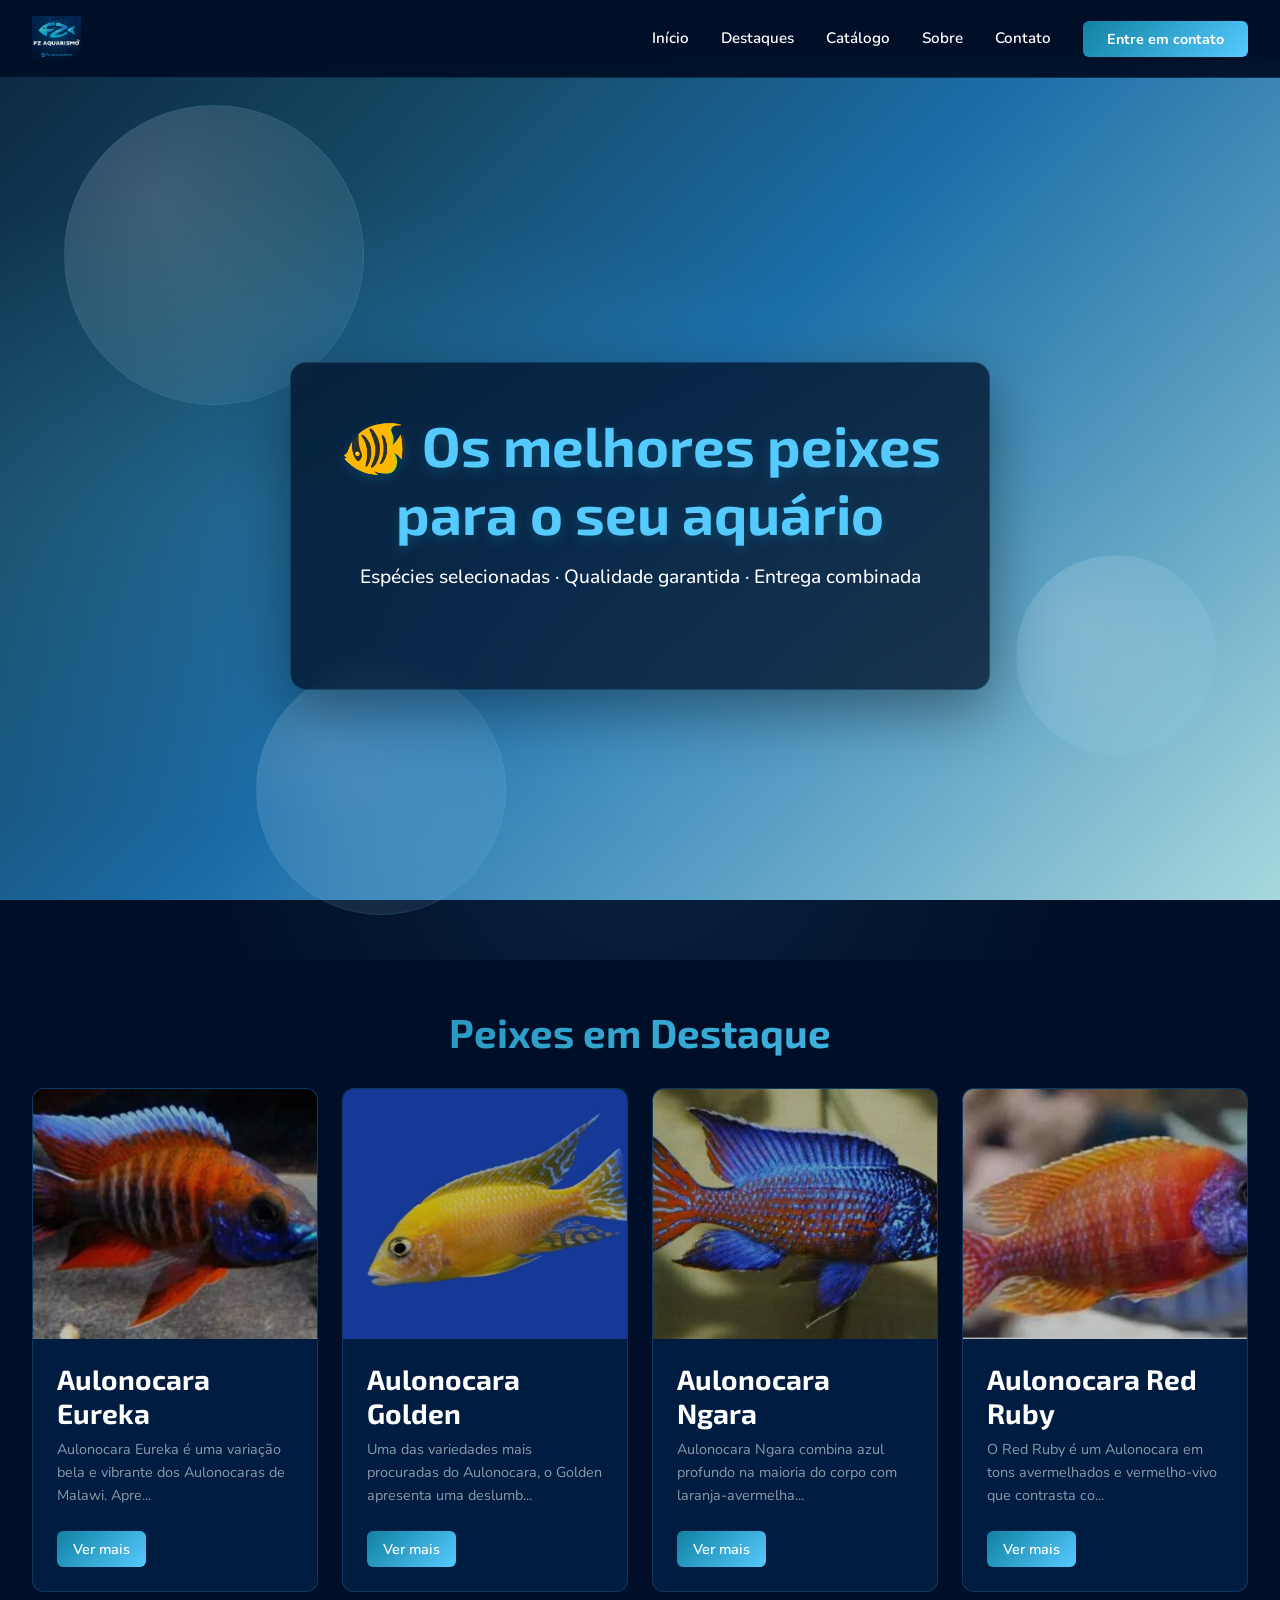
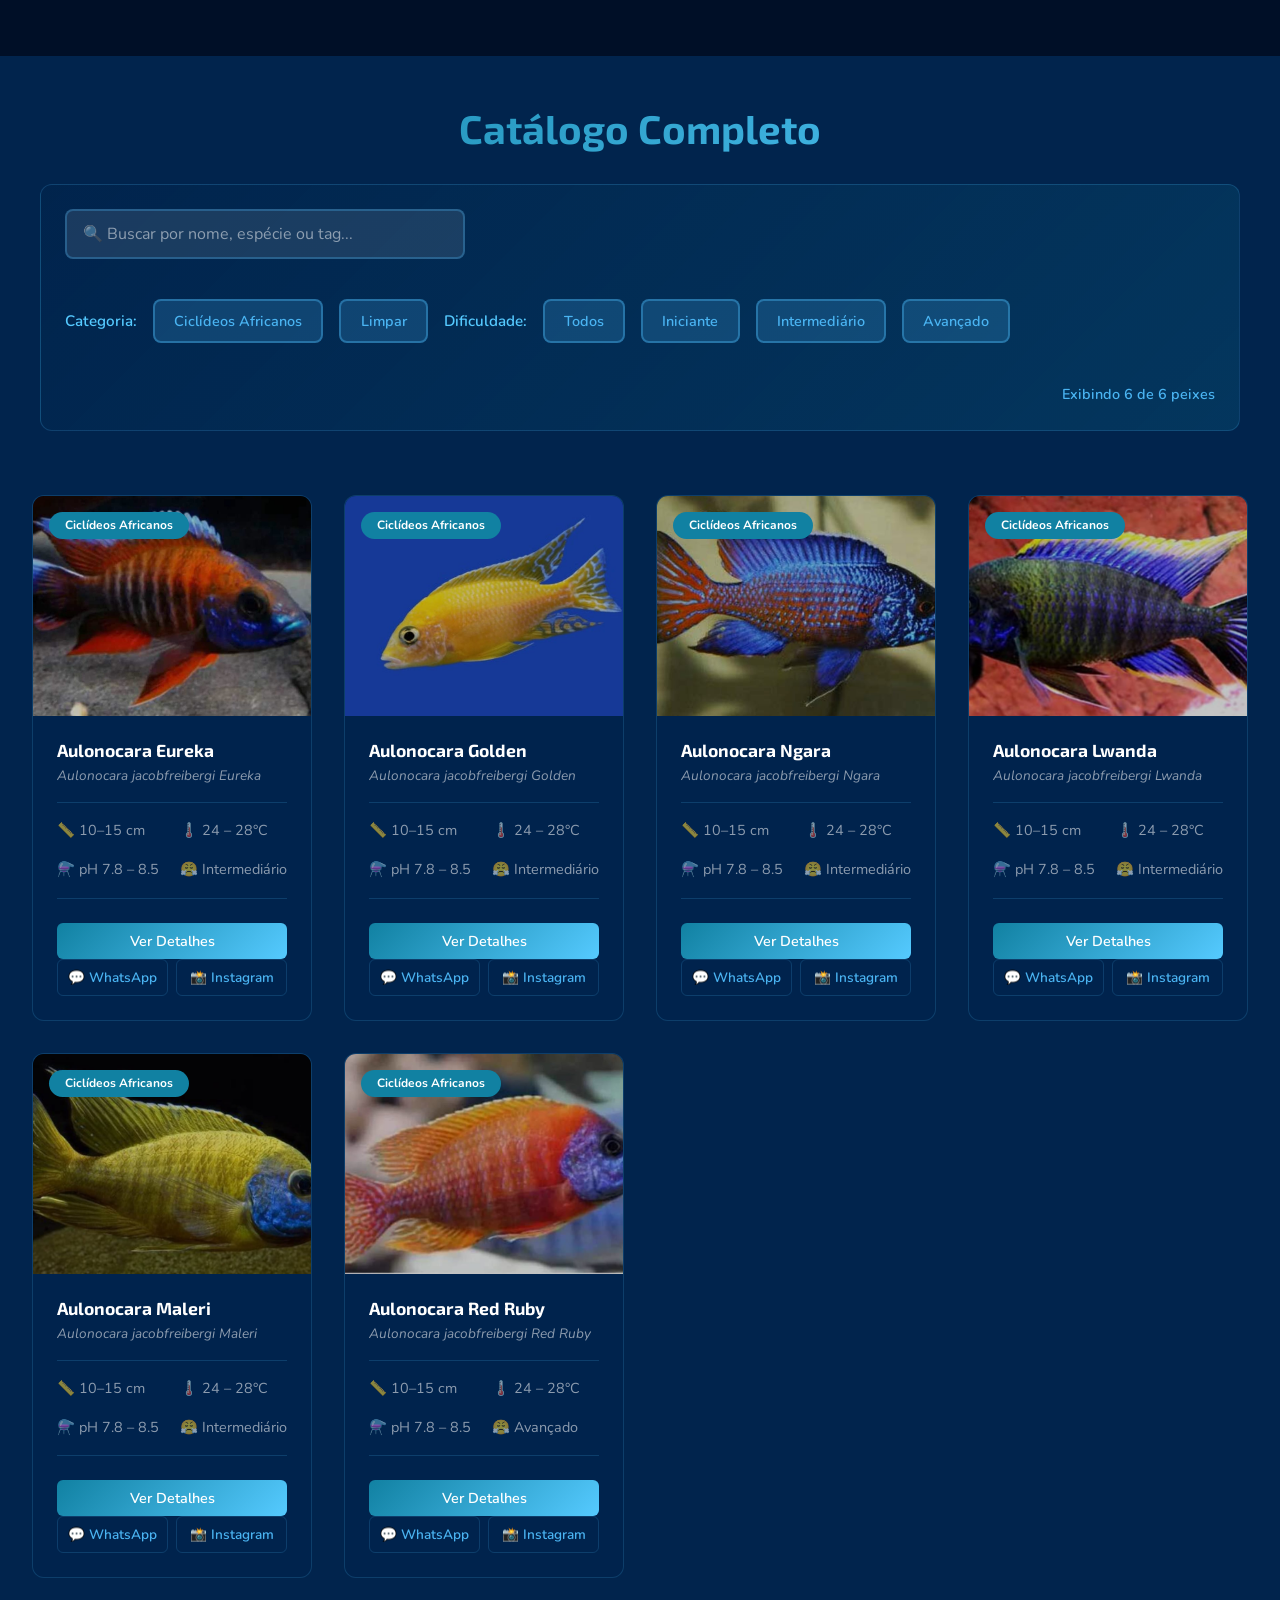
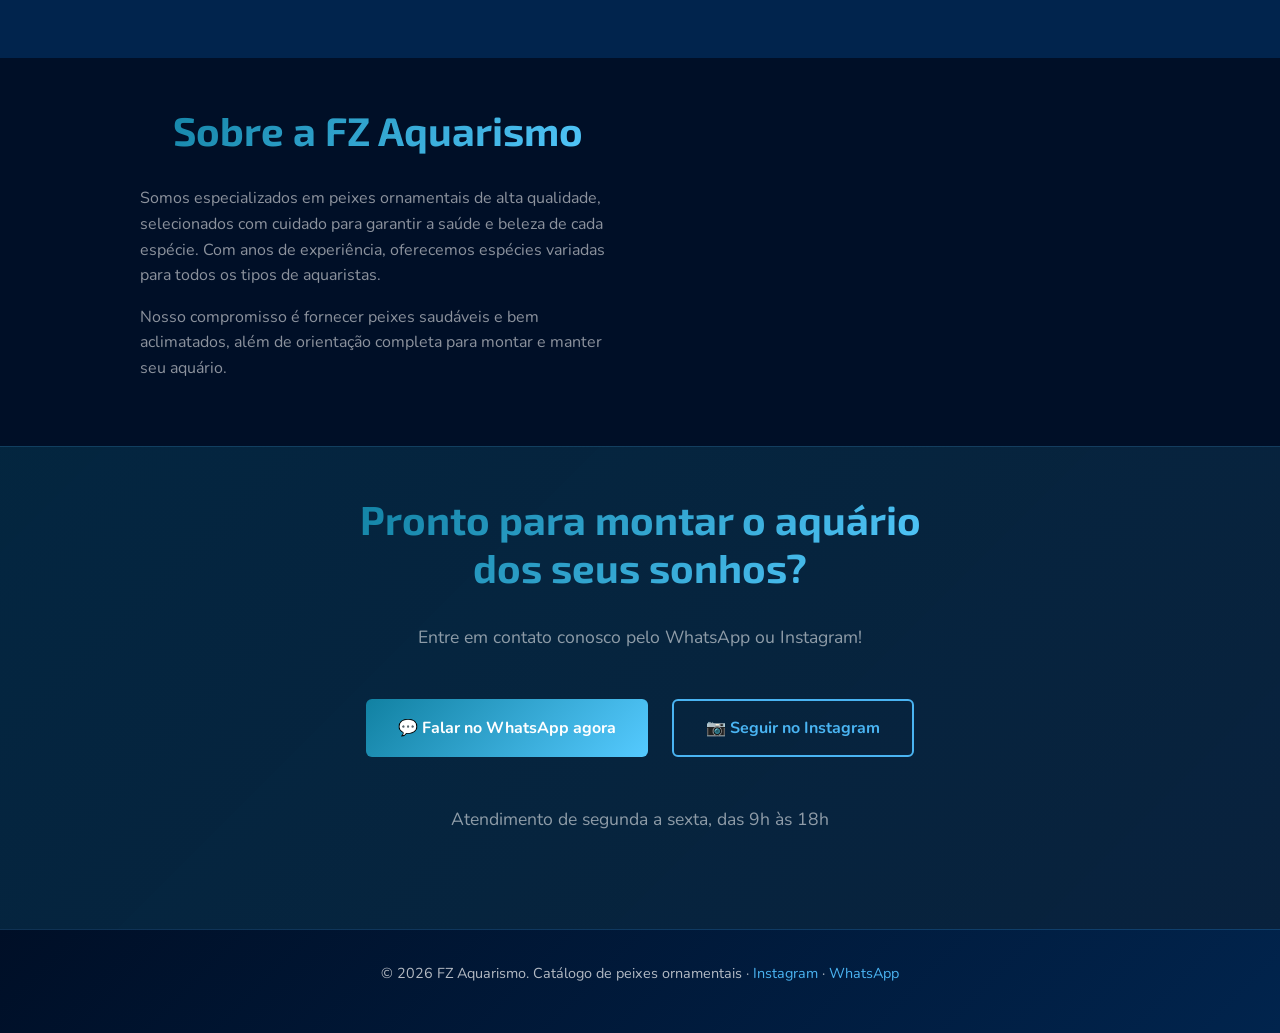
==== index.html @ 98915953 "fix: restaurar logo e melhorar visual do site - Restaurada navbar original com logo FZ Aquarismo - M" ====
<!DOCTYPE html>
<html lang="pt-BR">
  <head>
    <meta charset="UTF-8" />
    <meta name="viewport" content="width=device-width, initial-scale=1.0" />
    <meta
      name="description"
      content="Peixes ornamentais selecionados. Ciclídeos, Bettas, Tetras e muito mais. Entre em contato pelo WhatsApp ou Instagram @fz_aquarismo."
    />
    <meta property="og:title" content="FZ Aquarismo" />
    <meta
      property="og:description"
      content="Catálogo de peixes ornamentais de qualidade"
    />
    <meta property="og:image" content="img/logo.jpeg" />
    <meta name="theme-color" content="#000F27" />
    <link rel="icon" href="img/logo.jpeg" />

    <title>FZ Aquarismo — Peixes Ornamentais</title>

    <!-- Google Fonts com preconnect -->
    <link rel="preconnect" href="https://fonts.googleapis.com" />
    <link rel="preconnect" href="https://fonts.gstatic.com" crossorigin />
    <link
      href="https://fonts.googleapis.com/css2?family=Exo+2:wght@700;800&family=Nunito:wght@400;600;700&family=JetBrains+Mono:wght@400&display=swap"
      rel="stylesheet"
    />


    <!-- Estilos do site -->
    <link rel="stylesheet" href="style.css" />
    <link rel="stylesheet" href="integration.css" />
  </head>
  <body>
    <!-- ========== SEÇÃO 1: NAVBAR ========== -->
    <nav class="navbar">
      <img src="img/logo.jpeg" alt="FZ Aquarismo Logo" class="navbar-logo" />
      <div class="navbar-menu">
        <a href="#inicio">Início</a>
        <a href="#destaques">Destaques</a>
        <a href="#catalogo">Catálogo</a>
        <a href="#sobre">Sobre</a>
        <a href="#contato">Contato</a>
        <button
          class="navbar-cta"
          onclick="abrirModalContato()"
          aria-label="Entre em contato"
        >
          Entre em contato
        </button>
      </div>
      <button
        class="navbar-hamburger"
        aria-label="Abrir menu de navegação"
        aria-expanded="false"
      >
        <span></span>
        <span></span>
        <span></span>
      </button>
    </nav>

    <!-- ========== SEÇÃO 2: HERO ========== -->
    <section class="hero" id="inicio">
      <div class="bubble"></div>
      <div class="bubble"></div>
      <div class="bubble"></div>
      <div class="hero-content">
        <h1>🐠 Os melhores peixes para o seu aquário</h1>
        <p>Espécies selecionadas · Qualidade garantida · Entrega combinada</p>
      </div>
    </section>

    <!-- ========== SEÇÃO 3: DESTAQUES ========== -->
    <section class="destaques" id="destaques">
      <h2>Peixes em Destaque</h2>
      <div class="destaque-carousel"></div>
    </section>

    <!-- ========== SEÇÃO 4: CATÁLOGO ========== -->
    <section class="catalogo" id="catalogo">
      <h2>Catálogo Completo</h2>

      <div class="filtros">
        <input
          type="text"
          class="busca-input"
          placeholder="🔍 Buscar por nome, espécie ou tag..."
        />

        <div class="filtros-grupo">
          <span class="filtros-label">Dificuldade:</span>
          <button class="filtro-btn" onclick="filtrarDificuldade(null)">
            Todos
          </button>
          <button class="filtro-btn" onclick="filtrarDificuldade('Iniciante')">
            Iniciante
          </button>
          <button
            class="filtro-btn"
            onclick="filtrarDificuldade('Intermediário')"
          >
            Intermediário
          </button>
          <button class="filtro-btn" onclick="filtrarDificuldade('Avançado')">
            Avançado
          </button>
        </div>

        <div class="contador">-</div>
      </div>

      <div class="grid-catalogo"></div>
    </section>

    <!-- ========== SEÇÃO 5: MODAL ========== -->
    <div class="modal-overlay" role="dialog" aria-modal="true">
      <div class="modal"></div>
    </div>

    <!-- ========== SEÇÃO 6: LIGHTBOX ========== -->
    <div class="lightbox-overlay" role="dialog" aria-modal="true">
      <div class="lightbox-container">
        <img class="lightbox-img" alt="Imagem em destaque" />
        <button
          class="lightbox-nav prev"
          onclick="imagemAnteriorLightbox()"
          aria-label="Imagem anterior"
        >
          ❮
        </button>
        <button
          class="lightbox-nav next"
          onclick="proximaImagemLightbox()"
          aria-label="Próxima imagem"
        >
          ❯
        </button>
        <button
          class="lightbox-close"
          onclick="fecharLightbox()"
          aria-label="Fechar lightbox"
        >
          ✕
        </button>
      </div>
    </div>

    <!-- ========== MODAL DE CONTATO ========== -->
    <div class="modal-overlay" id="modalContatoOverlay" role="dialog" aria-modal="true">
      <div class="modal" id="modalContato" style="max-width: 400px;">
        <button class="modal-close" onclick="fecharModalContato()">✕</button>
        <div class="modal-content" style="padding: var(--space-2xl) var(--space-xl); text-align: center;">
          <h3 style="margin-bottom: var(--space-xl);">Escolha seu canal preferido</h3>
          <div style="display: flex; flex-direction: column; gap: var(--space-lg);">
            <button class="btn btn-primary" onclick="abrirWhatsApp('aquário')" style="width: 100%;">
              💬 WhatsApp
            </button>
            <button class="btn btn-secondary" onclick="abrirInstagram()" style="width: 100%;">
              📷 Instagram Direct
            </button>
          </div>
        </div>
      </div>
    </div>

    <!-- ========== SEÇÃO 7: SOBRE ========== -->
    <section class="sobre" id="sobre">
      <div class="sobre-container">
        <div>
          <h2>Sobre a FZ Aquarismo</h2>
          <p>
            Somos especializados em peixes ornamentais de alta qualidade,
            selecionados com cuidado para garantir a saúde e beleza de cada
            espécie. Com anos de experiência, oferecemos espécies variadas para
            todos os tipos de aquaristas.
          </p>
          <p>
            Nosso compromisso é fornecer peixes saudáveis e bem aclimatados,
            além de orientação completa para montar e manter seu aquário.
          </p>
        </div>
        <div
          style="background: linear-gradient(135deg, #1181A2, #01244D); border-radius: 12px;"
        ></div>
      </div>
    </section>

    <!-- ========== SEÇÃO 8: CONTATO ========== -->
    <section class="contato" id="contato">
      <div class="contato-container">
        <h2>Pronto para montar o aquário dos seus sonhos?</h2>
        <p>Entre em contato conosco pelo WhatsApp ou Instagram!</p>

        <div class="contato-buttons">
          <button class="btn btn-primary" onclick="abrirWhatsApp('aquário')">
            💬 Falar no WhatsApp agora
          </button>
          <button class="btn btn-secondary" onclick="abrirInstagram()">
            📷 Seguir no Instagram
          </button>
        </div>

        <div class="contato-info">
          <p>Atendimento de segunda a sexta, das 9h às 18h</p>
        </div>
      </div>
    </section>

    <!-- ========== SEÇÃO 9: FOOTER ========== -->
    <footer>
      <p>&copy; 2026 FZ Aquarismo. Catálogo de peixes ornamentais ·
      <a href="https://instagram.com/fz_aquarismo">Instagram</a> ·
      <a href="https://wa.me/5541999999999">WhatsApp</a></p>
    </footer>

    <!-- Scripts -->
    <script src="catalogo.js"></script>
    <script src="app.js"></script>
  </body>
</html>
---- style.css ----
/* ==========================================
   FZ AQUARISMO — Style Sheet
   HTML5 + CSS3 puro · Variáveis CSS · Responsivo
   ========================================== */

:root {
  /* Cores — Paleta oficial */
  --color-bg-primary: #000F27;
  --color-bg-secondary: #01244D;
  --color-brand: #1181A2;
  --color-accent: #4AB4F2;
  --color-highlight: #55CAFF;
  --color-text-primary: #FFFFFF;
  --color-text-muted: rgba(255, 255, 255, 0.55);
  --color-border: rgba(74, 180, 242, 0.18);
  --color-card-bg: rgba(1, 36, 77, 0.7);
  --gradient-brand: linear-gradient(135deg, #1181A2, #55CAFF);

  /* Tipografia */
  --font-title: 'Exo 2', sans-serif;
  --font-body: 'Nunito', sans-serif;
  --font-mono: 'JetBrains Mono', monospace;

  /* Espaçamento */
  --space-xs: 0.25rem;
  --space-sm: 0.5rem;
  --space-md: 1rem;
  --space-lg: 1.5rem;
  --space-xl: 2rem;
  --space-2xl: 3rem;

  /* Transições */
  --transition: all 0.3s ease-out;
}

/* ========== RESET ========== */
* {
  margin: 0;
  padding: 0;
  box-sizing: border-box;
}

html {
  scroll-behavior: smooth;
}

body {
  font-family: var(--font-body);
  background-color: var(--color-bg-primary);
  color: var(--color-text-primary);
  line-height: 1.6;
  overflow-x: hidden;
}

/* ========== TIPOGRAFIA ========== */
h1, h2, h3, h4, h5, h6 {
  font-family: var(--font-title);
  font-weight: 700;
  line-height: 1.2;
}

h1 {
  font-size: clamp(2rem, 5vw, 3.5rem);
}

h2 {
  font-size: clamp(1.75rem, 4vw, 2.5rem);
}

h3 {
  font-size: clamp(1.25rem, 3vw, 1.75rem);
}

p {
  margin-bottom: var(--space-md);
}

a {
  color: var(--color-accent);
  text-decoration: none;
  transition: var(--transition);
}

a:hover {
  color: var(--color-highlight);
}

button {
  font-family: var(--font-body);
  cursor: pointer;
  border: none;
  border-radius: 6px;
  transition: var(--transition);
  font-weight: 600;
}

/* ========== NAVBAR ========== */
.navbar {
  position: fixed;
  top: 0;
  left: 0;
  right: 0;
  z-index: 1000;
  background: rgba(0, 15, 39, 0.95);
  backdrop-filter: blur(10px);
  border-bottom: 1px solid var(--color-border);
  padding: var(--space-md) var(--space-xl);
  display: flex;
  align-items: center;
  justify-content: space-between;
}

.navbar-logo {
  height: 45px;
  width: auto;
  transition: var(--transition);
}

.navbar-logo:hover {
  transform: scale(1.05);
}

.navbar-menu {
  display: flex;
  gap: var(--space-xl);
  align-items: center;
}

.navbar-menu a {
  color: var(--color-text-primary);
  font-size: 0.95rem;
  font-weight: 600;
  transition: var(--transition);
}

.navbar-menu a:hover {
  color: var(--color-highlight);
}

.navbar-cta {
  background: var(--gradient-brand);
  color: white;
  padding: var(--space-sm) var(--space-lg);
  border-radius: 6px;
  font-size: 0.9rem;
  font-weight: 700;
  white-space: nowrap;
}

.navbar-cta:hover {
  transform: translateY(-2px);
  box-shadow: 0 8px 16px rgba(17, 129, 162, 0.4);
}

.navbar-hamburger {
  display: none;
  flex-direction: column;
  gap: 5px;
  cursor: pointer;
  background: none;
  padding: 0;
}

.navbar-hamburger span {
  display: block;
  width: 25px;
  height: 2px;
  background: var(--color-accent);
  transition: var(--transition);
}

.navbar-hamburger.active span:nth-child(1) {
  transform: rotate(45deg) translate(8px, 8px);
}

.navbar-hamburger.active span:nth-child(2) {
  opacity: 0;
}

.navbar-hamburger.active span:nth-child(3) {
  transform: rotate(-45deg) translate(7px, -7px);
}

/* ========== HERO ========== */
.hero {
  margin-top: 70px;
  min-height: 100vh;
  background: linear-gradient(135deg, #0a2540 0%, #164863 25%, #1b6ca8 50%, #a7d8de 100%);
  background-attachment: fixed;
  position: relative;
  overflow: hidden;
  display: flex;
  align-items: center;
  justify-content: center;
  padding: var(--space-2xl) var(--space-xl);
  text-align: center;
}

/* Efeito de água animada */
.hero::before {
  content: '';
  position: absolute;
  top: 0;
  left: 0;
  right: 0;
  bottom: 0;
  background:
    radial-gradient(ellipse at 20% 50%, rgba(85, 202, 255, 0.15) 0%, transparent 50%),
    radial-gradient(ellipse at 80% 30%, rgba(17, 129, 162, 0.1) 0%, transparent 50%),
    radial-gradient(ellipse at 50% 80%, rgba(74, 180, 242, 0.12) 0%, transparent 50%);
  animation: waterFlow 15s ease-in-out infinite;
  z-index: 1;
}

@keyframes waterFlow {
  0%, 100% {
    background:
      radial-gradient(ellipse at 20% 50%, rgba(85, 202, 255, 0.15) 0%, transparent 50%),
      radial-gradient(ellipse at 80% 30%, rgba(17, 129, 162, 0.1) 0%, transparent 50%),
      radial-gradient(ellipse at 50% 80%, rgba(74, 180, 242, 0.12) 0%, transparent 50%);
  }
  50% {
    background:
      radial-gradient(ellipse at 25% 45%, rgba(85, 202, 255, 0.2) 0%, transparent 50%),
      radial-gradient(ellipse at 75% 35%, rgba(17, 129, 162, 0.15) 0%, transparent 50%),
      radial-gradient(ellipse at 45% 75%, rgba(74, 180, 242, 0.18) 0%, transparent 50%);
  }
}

/* Bolhas animadas */
.bubble {
  position: absolute;
  border-radius: 50%;
  background: radial-gradient(circle at 30% 30%, rgba(255, 255, 255, 0.3), rgba(85, 202, 255, 0.1));
  opacity: 0.6;
  animation: float 20s infinite ease-in-out;
  border: 1px solid rgba(85, 202, 255, 0.2);
  z-index: 2;
}

.bubble:nth-child(1) {
  width: 300px;
  height: 300px;
  top: 5%;
  left: 5%;
  animation-delay: 0s;
}

.bubble:nth-child(2) {
  width: 200px;
  height: 200px;
  top: 55%;
  right: 5%;
  animation-delay: 5s;
}

.bubble:nth-child(3) {
  width: 250px;
  height: 250px;
  bottom: 5%;
  left: 20%;
  animation-delay: 10s;
}

@keyframes float {
  0%, 100% {
    transform: translateY(0px);
  }
  50% {
    transform: translateY(40px);
  }
}

.hero-content {
  position: relative;
  z-index: 10;
  max-width: 700px;
  background: rgba(0, 15, 39, 0.75);
  backdrop-filter: blur(10px);
  padding: var(--space-2xl) var(--space-xl);
  border-radius: 16px;
  border: 1px solid rgba(74, 180, 242, 0.2);
  box-shadow: 0 20px 60px rgba(0, 0, 0, 0.4);
}

.hero h1 {
  margin-bottom: var(--space-md);
  color: var(--color-highlight);
  text-shadow: 0 4px 12px rgba(17, 129, 162, 0.3);
}

.hero p {
  font-size: 1.2rem;
  color: var(--color-text-primary);
  margin-bottom: var(--space-2xl);
  font-weight: 500;
}

.hero-buttons {
  display: flex;
  gap: var(--space-lg);
  justify-content: center;
  flex-wrap: wrap;
  margin-bottom: var(--space-xl);
}

.btn {
  padding: var(--space-md) var(--space-xl);
  font-size: 1rem;
  font-weight: 700;
  border-radius: 6px;
  transition: var(--transition);
}

.btn-primary {
  background: var(--gradient-brand);
  color: white;
}

.btn-primary:hover {
  transform: translateY(-3px);
  box-shadow: 0 12px 24px rgba(17, 129, 162, 0.4);
}

.btn-secondary {
  background: transparent;
  color: var(--color-accent);
  border: 2px solid var(--color-accent);
}

.btn-secondary:hover {
  background: rgba(74, 180, 242, 0.1);
  color: var(--color-highlight);
  border-color: var(--color-highlight);
}

.hero-social {
  display: flex;
  gap: var(--space-lg);
  justify-content: center;
  margin-top: var(--space-xl);
}

.social-link {
  display: inline-flex;
  align-items: center;
  justify-content: center;
  width: 50px;
  height: 50px;
  border-radius: 50%;
  background: rgba(74, 180, 242, 0.1);
  border: 2px solid var(--color-accent);
  font-size: 1.5rem;
  transition: var(--transition);
}

.social-link:hover {
  background: var(--color-accent);
  transform: translateY(-5px);
}

/* ========== DESTAQUES ========== */
.destaques {
  padding: var(--space-2xl) var(--space-xl);
  background-color: var(--color-bg-primary);
}

.destaques h2 {
  text-align: center;
  margin-bottom: var(--space-2xl);
}

.destaque-carousel {
  display: flex;
  gap: var(--space-lg);
  overflow-x: auto;
  scroll-snap-type: x mandatory;
  padding-bottom: var(--space-md);
  scroll-behavior: smooth;
}

.destaque-carousel::-webkit-scrollbar {
  height: 8px;
}

.destaque-carousel::-webkit-scrollbar-track {
  background: rgba(74, 180, 242, 0.1);
}

.destaque-carousel::-webkit-scrollbar-thumb {
  background: var(--color-accent);
  border-radius: 4px;
}

.destaque-card {
  flex: 0 0 280px;
  scroll-snap-align: start;
  border-radius: 12px;
  overflow: hidden;
  background: var(--color-card-bg);
  border: 1px solid var(--color-border);
  transition: var(--transition);
}

.destaque-card:hover {
  transform: translateY(-8px);
  border-color: var(--color-accent);
  box-shadow: 0 12px 30px rgba(17, 129, 162, 0.3);
}

.destaque-card img {
  width: 100%;
  height: 250px;
  object-fit: cover;
  display: block;
}

.destaque-card-content {
  padding: var(--space-lg);
}

.destaque-card h3 {
  margin-bottom: var(--space-sm);
}

.destaque-card p {
  font-size: 0.9rem;
  color: var(--color-text-muted);
  margin-bottom: var(--space-lg);
}

/* ========== CATÁLOGO ========== */
.catalogo {
  padding: var(--space-2xl) var(--space-xl);
  background-color: var(--color-bg-secondary);
}

.catalogo h2 {
  text-align: center;
  margin-bottom: var(--space-2xl);
}

.filtros {
  max-width: 1200px;
  margin: 0 auto var(--space-2xl);
  display: flex;
  flex-direction: column;
  gap: var(--space-lg);
}

.busca-input {
  width: 100%;
  padding: var(--space-md);
  background: var(--color-card-bg);
  border: 1px solid var(--color-border);
  border-radius: 6px;
  color: var(--color-text-primary);
  font-family: var(--font-body);
  font-size: 1rem;
}

.busca-input::placeholder {
  color: var(--color-text-muted);
}

.filtros-grupo {
  display: flex;
  gap: var(--space-md);
  flex-wrap: wrap;
  align-items: center;
}

.filtros-label {
  font-weight: 700;
  font-size: 0.95rem;
  color: var(--color-text-muted);
}

.filtro-btn {
  background: var(--color-card-bg);
  color: var(--color-text-primary);
  border: 1px solid var(--color-border);
  padding: var(--space-sm) var(--space-md);
  border-radius: 20px;
  font-size: 0.9rem;
  transition: var(--transition);
}

.filtro-btn:hover,
.filtro-btn.active {
  background: var(--color-accent);
  color: var(--color-bg-primary);
  border-color: var(--color-accent);
}

.contador {
  text-align: right;
  font-size: 0.9rem;
  color: var(--color-text-muted);
}

.grid-catalogo {
  max-width: 1400px;
  margin: 0 auto;
  display: grid;
  grid-template-columns: repeat(auto-fill, minmax(260px, 1fr));
  gap: var(--space-lg);
}

.card-peixe {
  background: var(--color-card-bg);
  border: 1px solid var(--color-border);
  border-radius: 12px;
  overflow: hidden;
  transition: var(--transition);
  cursor: pointer;
  display: flex;
  flex-direction: column;
}

.card-peixe:hover {
  transform: translateY(-8px) scale(1.02);
  border-color: var(--color-accent);
  box-shadow: 0 16px 32px rgba(17, 129, 162, 0.3);
}

.card-peixe-img {
  width: 100%;
  height: 220px;
  object-fit: cover;
  display: block;
  position: relative;
}

.card-badge {
  position: absolute;
  top: var(--space-md);
  left: var(--space-md);
  background: var(--color-brand);
  color: white;
  padding: var(--space-xs) var(--space-md);
  border-radius: 20px;
  font-size: 0.75rem;
  font-weight: 700;
  z-index: 10;
}

.card-content {
  padding: var(--space-lg);
  flex: 1;
  display: flex;
  flex-direction: column;
}

.card-nome {
  font-size: 1.1rem;
  font-weight: 700;
  margin-bottom: var(--space-xs);
}

.card-cientifico {
  font-size: 0.85rem;
  color: var(--color-text-muted);
  font-style: italic;
  margin-bottom: var(--space-md);
}

.card-info {
  display: grid;
  grid-template-columns: 1fr 1fr;
  gap: var(--space-md);
  font-size: 0.9rem;
  margin-bottom: var(--space-lg);
  color: var(--color-text-muted);
  border-top: 1px solid var(--color-border);
  border-bottom: 1px solid var(--color-border);
  padding: var(--space-md) 0;
}

.card-info span {
  display: flex;
  align-items: center;
  gap: var(--space-sm);
}

.card-buttons {
  display: grid;
  grid-template-columns: 1fr;
  gap: var(--space-sm);
  margin-bottom: var(--space-md);
}

.btn-detalhes {
  background: var(--gradient-brand);
  color: white;
  padding: var(--space-sm) var(--space-md);
  border-radius: 6px;
  font-size: 0.9rem;
  font-weight: 600;
}

.btn-detalhes:hover {
  box-shadow: 0 8px 16px rgba(17, 129, 162, 0.3);
}

.card-sociais {
  display: flex;
  gap: var(--space-sm);
  margin-top: auto;
}

.btn-social {
  flex: 1;
  background: transparent;
  color: var(--color-accent);
  border: 1px solid var(--color-border);
  padding: var(--space-sm);
  font-size: 0.85rem;
  border-radius: 6px;
}

.btn-social:hover {
  background: var(--color-accent);
  color: var(--color-bg-primary);
  border-color: var(--color-accent);
}

/* ========== MODAL ========== */
.modal-overlay {
  display: none;
  position: fixed;
  top: 0;
  left: 0;
  right: 0;
  bottom: 0;
  background: rgba(0, 0, 0, 0.8);
  backdrop-filter: blur(5px);
  z-index: 2000;
  align-items: center;
  justify-content: center;
  padding: var(--space-lg);
  overflow-y: auto;
}

.modal-overlay.active {
  display: flex;
}

.modal {
  background: var(--color-bg-secondary);
  border-radius: 12px;
  border: 1px solid var(--color-border);
  max-width: 700px;
  width: 100%;
  max-height: 90vh;
  overflow-y: auto;
  position: relative;
  animation: slideUp 0.3s ease-out;
}

@keyframes slideUp {
  from {
    transform: translateY(50px);
    opacity: 0;
  }
  to {
    transform: translateY(0);
    opacity: 1;
  }
}

.modal-close {
  position: absolute;
  top: var(--space-lg);
  right: var(--space-lg);
  background: transparent;
  color: var(--color-text-primary);
  font-size: 1.5rem;
  width: 40px;
  height: 40px;
  border-radius: 50%;
  cursor: pointer;
  z-index: 10;
  display: flex;
  align-items: center;
  justify-content: center;
}

.modal-close:hover {
  background: rgba(74, 180, 242, 0.1);
  color: var(--color-highlight);
}

.modal-header {
  padding: var(--space-xl);
  border-bottom: 1px solid var(--color-border);
}

.modal-gallery {
  position: relative;
  height: 350px;
  background: rgba(0, 0, 0, 0.3);
  display: flex;
  align-items: center;
  justify-content: center;
  margin-bottom: var(--space-lg);
}

.modal-gallery img {
  max-width: 100%;
  max-height: 100%;
  object-fit: contain;
}

.modal-thumbnails {
  display: flex;
  gap: var(--space-sm);
  margin-bottom: var(--space-lg);
  overflow-x: auto;
  padding: var(--space-md);
}

.thumbnail {
  flex: 0 0 70px;
  height: 70px;
  border-radius: 6px;
  overflow: hidden;
  cursor: pointer;
  border: 2px solid transparent;
  transition: var(--transition);
}

.thumbnail img {
  width: 100%;
  height: 100%;
  object-fit: cover;
}

.thumbnail:hover,
.thumbnail.active {
  border-color: var(--color-accent);
}

.modal-content {
  padding: var(--space-xl);
}

.modal-title {
  margin-bottom: var(--space-sm);
}

.modal-cientifico {
  color: var(--color-text-muted);
  font-style: italic;
  margin-bottom: var(--space-md);
}

.modal-descricao {
  margin-bottom: var(--space-lg);
  line-height: 1.8;
}

.modal-params {
  background: rgba(17, 129, 162, 0.1);
  border: 1px solid var(--color-border);
  border-radius: 8px;
  padding: var(--space-lg);
  margin-bottom: var(--space-lg);
}

.modal-param {
  display: grid;
  grid-template-columns: 150px 1fr;
  gap: var(--space-lg);
  margin-bottom: var(--space-md);
  padding-bottom: var(--space-md);
  border-bottom: 1px solid var(--color-border);
}

.modal-param:last-child {
  margin-bottom: 0;
  padding-bottom: 0;
  border-bottom: none;
}

.modal-param-label {
  font-weight: 700;
  color: var(--color-text-muted);
}

.modal-tags {
  display: flex;
  flex-wrap: wrap;
  gap: var(--space-sm);
  margin-bottom: var(--space-lg);
}

.tag {
  background: transparent;
  border: 1px solid var(--color-accent);
  color: var(--color-accent);
  padding: var(--space-xs) var(--space-md);
  border-radius: 20px;
  font-size: 0.85rem;
  cursor: pointer;
}

.tag:hover {
  background: var(--color-accent);
  color: var(--color-bg-primary);
}

.modal-cta {
  background: var(--gradient-brand);
  color: white;
  width: 100%;
  padding: var(--space-md) var(--space-lg);
  font-size: 1rem;
  font-weight: 700;
  border-radius: 6px;
}

.modal-cta:hover {
  transform: translateY(-2px);
  box-shadow: 0 12px 24px rgba(17, 129, 162, 0.4);
}

/* ========== LIGHTBOX ========== */
.lightbox-overlay {
  display: none;
  position: fixed;
  top: 0;
  left: 0;
  right: 0;
  bottom: 0;
  background: rgba(0, 0, 0, 0.95);
  backdrop-filter: blur(5px);
  z-index: 3000;
  align-items: center;
  justify-content: center;
  padding: var(--space-lg);
}

.lightbox-overlay.active {
  display: flex;
}

.lightbox-container {
  position: relative;
  max-width: 900px;
  width: 100%;
}

.lightbox-img {
  max-width: 100%;
  max-height: 85vh;
  object-fit: contain;
  display: block;
  border-radius: 8px;
}

.lightbox-nav {
  position: absolute;
  top: 50%;
  transform: translateY(-50%);
  background: rgba(74, 180, 242, 0.7);
  color: white;
  width: 50px;
  height: 50px;
  border-radius: 50%;
  border: none;
  font-size: 1.5rem;
  cursor: pointer;
  display: flex;
  align-items: center;
  justify-content: center;
  transition: var(--transition);
  z-index: 10;
}

.lightbox-nav:hover {
  background: var(--color-accent);
  transform: translateY(-50%) scale(1.1);
}

.lightbox-nav.prev {
  left: -70px;
}

.lightbox-nav.next {
  right: -70px;
}

.lightbox-close {
  position: absolute;
  top: -50px;
  right: 0;
  background: transparent;
  color: var(--color-text-primary);
  font-size: 2rem;
  border: none;
  cursor: pointer;
  transition: var(--transition);
}

.lightbox-close:hover {
  color: var(--color-highlight);
}

/* ========== SOBRE ========== */
.sobre {
  padding: var(--space-2xl) var(--space-xl);
  background-color: var(--color-bg-primary);
}

.sobre-container {
  max-width: 1000px;
  margin: 0 auto;
  display: grid;
  grid-template-columns: 1fr 1fr;
  gap: var(--space-2xl);
  align-items: center;
}

.sobre h2 {
  margin-bottom: var(--space-lg);
}

.sobre p {
  color: var(--color-text-muted);
  margin-bottom: var(--space-md);
}

.sobre-img {
  width: 100%;
  border-radius: 12px;
  border: 1px solid var(--color-border);
  aspect-ratio: 1;
  object-fit: cover;
}

/* ========== CONTATO ========== */
.contato {
  padding: var(--space-2xl) var(--space-xl);
  background: linear-gradient(135deg, rgba(17, 129, 162, 0.2), rgba(85, 202, 255, 0.1));
  border-top: 1px solid var(--color-border);
  text-align: center;
}

.contato-container {
  max-width: 600px;
  margin: 0 auto;
}

.contato h2 {
  margin-bottom: var(--space-lg);
}

.contato p {
  color: var(--color-text-muted);
  margin-bottom: var(--space-2xl);
  font-size: 1.1rem;
}

.contato-buttons {
  display: flex;
  gap: var(--space-lg);
  justify-content: center;
  flex-wrap: wrap;
  margin-bottom: var(--space-2xl);
}

.contato-info {
  color: var(--color-text-muted);
  font-size: 0.95rem;
}

/* ========== FOOTER ========== */
footer {
  background-color: var(--color-bg-secondary);
  border-top: 1px solid var(--color-border);
  padding: var(--space-xl);
  text-align: center;
  color: var(--color-text-muted);
}

.footer-content {
  max-width: 1000px;
  margin: 0 auto;
  display: grid;
  grid-template-columns: auto 1fr auto;
  gap: var(--space-2xl);
  align-items: center;
  margin-bottom: var(--space-xl);
}

.footer-logo {
  height: 40px;
  width: auto;
}

.footer-links {
  display: flex;
  justify-content: center;
  gap: var(--space-lg);
  flex-wrap: wrap;
}

.footer-links a {
  color: var(--color-text-muted);
  font-size: 0.9rem;
}

.footer-links a:hover {
  color: var(--color-highlight);
}

.footer-sociais {
  display: flex;
  gap: var(--space-lg);
}

.footer-sociais a {
  font-size: 1.2rem;
}

.footer-copyright {
  border-top: 1px solid var(--color-border);
  padding-top: var(--space-lg);
  font-size: 0.85rem;
}

/* ========== RESPONSIVIDADE ========== */
@media (max-width: 768px) {
  .navbar {
    padding: var(--space-md);
  }

  .navbar-menu {
    display: none;
    position: absolute;
    top: 70px;
    left: 0;
    right: 0;
    flex-direction: column;
    background: var(--color-bg-primary);
    padding: var(--space-lg);
    gap: var(--space-md);
    border-bottom: 1px solid var(--color-border);
  }

  .navbar-menu.active {
    display: flex;
  }

  .navbar-hamburger {
    display: flex;
  }

  .navbar-cta {
    display: none;
  }

  .navbar-menu .navbar-cta {
    display: block;
    text-align: center;
  }

  .hero {
    margin-top: 60px;
    min-height: 70vh;
  }

  .hero-buttons {
    flex-direction: column;
  }

  .btn {
    width: 100%;
  }

  .sobre-container {
    grid-template-columns: 1fr;
  }

  .footer-content {
    grid-template-columns: 1fr;
    gap: var(--space-lg);
  }

  .grid-catalogo {
    grid-template-columns: repeat(auto-fill, minmax(220px, 1fr));
    gap: var(--space-md);
  }

  .destaque-carousel {
    gap: var(--space-sm);
  }

  .destaque-card {
    flex: 0 0 240px;
  }

  .filtros {
    gap: var(--space-md);
  }

  .filtros-grupo {
    gap: var(--space-sm);
  }

  .modal {
    max-width: 95vw;
    max-height: 95vh;
  }

  .lightbox-nav.prev {
    left: var(--space-md);
  }

  .lightbox-nav.next {
    right: var(--space-md);
  }
}

@media (max-width: 480px) {
  :root {
    --space-xl: 1.5rem;
    --space-2xl: 2rem;
  }

  h1 {
    font-size: 1.75rem;
  }

  h2 {
    font-size: 1.4rem;
  }

  .catalogo,
  .destaques,
  .sobre,
  .contato {
    padding: var(--space-lg) var(--space-md);
  }

  .grid-catalogo {
    grid-template-columns: 1fr;
  }

  .destaque-card {
    flex: 0 0 220px;
  }

  .filtros-grupo {
    flex-direction: column;
    align-items: stretch;
  }

  .filtro-btn {
    width: 100%;
  }

  .card-info {
    grid-template-columns: 1fr;
    gap: var(--space-sm);
  }

  .modal-param {
    grid-template-columns: 1fr;
    gap: var(--space-sm);
  }

  .contato-buttons {
    flex-direction: column;
  }

  .contato-buttons button {
    width: 100%;
  }
}
---- integration.css ----
/**
 * Integration CSS - Melhorias de design preservando estilo original
 *
 * Complementa o style.css original com:
 * - Cards melhorados
 * - Filtros mais visuais
 * - Galeria responsiva
 * - Dark mode opcional
 */

/* ========== GALERIA MELHORADA ========== */

.grid-catalogo {
  display: grid;
  grid-template-columns: repeat(auto-fit, minmax(280px, 1fr));
  gap: 2rem;
  padding: 2rem 0;
}

@media (max-width: 1024px) {
  .grid-catalogo {
    grid-template-columns: repeat(2, 1fr);
    gap: 1.5rem;
  }
}

@media (max-width: 768px) {
  .grid-catalogo {
    grid-template-columns: 1fr;
    gap: 1.5rem;
  }
}

/* ========== CARDS MELHORADOS ========== */

.card {
  background: rgba(1, 36, 77, 0.7);
  border: 1px solid rgba(74, 180, 242, 0.2);
  border-radius: 12px;
  overflow: hidden;
  transition: all 0.3s ease-out;
  cursor: pointer;
}

.card:hover {
  transform: translateY(-8px);
  border-color: rgba(74, 180, 242, 0.5);
  box-shadow: 0 15px 40px rgba(17, 129, 162, 0.3);
}

.card-image {
  width: 100%;
  height: 220px;
  object-fit: cover;
  display: block;
}

.card-body {
  padding: 1.5rem;
}

.card-title {
  font-size: 1.25rem;
  font-weight: 700;
  color: #55CAFF;
  margin-bottom: 0.5rem;
}

.card-subtitle {
  font-size: 0.85rem;
  color: rgba(255, 255, 255, 0.55);
  margin-bottom: 0.75rem;
  font-style: italic;
}

.card-description {
  font-size: 0.95rem;
  color: rgba(255, 255, 255, 0.8);
  line-height: 1.5;
  margin-bottom: 1rem;
}

.badge {
  display: inline-block;
  padding: 0.4rem 0.8rem;
  background: rgba(74, 180, 242, 0.25);
  color: #4AB4F2;
  border-radius: 20px;
  font-size: 0.75rem;
  font-weight: 600;
  margin-right: 0.5rem;
  margin-bottom: 0.5rem;
}

.badge-success {
  background: rgba(16, 185, 129, 0.25);
  color: #10b981;
}

.badge-warning {
  background: rgba(245, 158, 11, 0.25);
  color: #f59e0b;
}

.badge-error {
  background: rgba(239, 68, 68, 0.25);
  color: #ef4444;
}

/* ========== FILTROS MELHORADOS ========== */

.filtros {
  background: linear-gradient(135deg, rgba(1, 36, 77, 0.5), rgba(17, 129, 162, 0.2));
  border: 1px solid rgba(74, 180, 242, 0.2);
  padding: 1.5rem;
  border-radius: 12px;
  margin-bottom: 2rem;
}

.busca-input {
  width: 100%;
  max-width: 400px;
  padding: 0.75rem 1rem;
  background: rgba(255, 255, 255, 0.1);
  border: 2px solid rgba(74, 180, 242, 0.3);
  border-radius: 8px;
  color: white;
  font-size: 1rem;
  transition: all 0.3s ease;
  margin-bottom: 1rem;
}

.busca-input::placeholder {
  color: rgba(255, 255, 255, 0.5);
}

.busca-input:focus {
  outline: none;
  border-color: #55CAFF;
  background: rgba(255, 255, 255, 0.15);
  box-shadow: 0 0 15px rgba(85, 202, 255, 0.3);
}

.filtros-grupo {
  display: flex;
  gap: 1rem;
  flex-wrap: wrap;
  align-items: center;
  margin-bottom: 1rem;
}

.filtros-label {
  color: #55CAFF;
  font-weight: 600;
  font-size: 0.95rem;
}

.filtro-btn {
  padding: 0.6rem 1.2rem;
  background: rgba(74, 180, 242, 0.2);
  border: 2px solid rgba(74, 180, 242, 0.4);
  color: #4AB4F2;
  border-radius: 8px;
  cursor: pointer;
  font-weight: 600;
  transition: all 0.3s ease;
  font-size: 0.9rem;
}

.filtro-btn:hover {
  background: rgba(74, 180, 242, 0.3);
  border-color: #55CAFF;
  color: #55CAFF;
}

.filtro-btn.active {
  background: linear-gradient(135deg, #1181A2, #55CAFF);
  color: white;
  border-color: #55CAFF;
}

.contador {
  color: #4AB4F2;
  font-weight: 600;
  text-align: right;
}

/* ========== MODAL MELHORADO ========== */

.modal-overlay {
  display: none;
  position: fixed;
  top: 0;
  left: 0;
  right: 0;
  bottom: 0;
  background: rgba(0, 0, 0, 0.8);
  z-index: 2000;
  align-items: center;
  justify-content: center;
  padding: 1rem;
}

.modal-overlay.is-open {
  display: flex;
}

.modal {
  background: linear-gradient(135deg, #01244D, #000F27);
  border: 1px solid rgba(74, 180, 242, 0.3);
  border-radius: 12px;
  max-width: 600px;
  width: 100%;
  max-height: 80vh;
  overflow-y: auto;
  padding: 2rem;
  box-shadow: 0 20px 60px rgba(17, 129, 162, 0.4);
  animation: slideUp 0.3s ease-out;
}

@keyframes slideUp {
  from {
    opacity: 0;
    transform: translateY(30px);
  }
  to {
    opacity: 1;
    transform: translateY(0);
  }
}

.modal-close {
  position: absolute;
  top: 1rem;
  right: 1rem;
  background: none;
  border: none;
  color: #55CAFF;
  font-size: 1.5rem;
  cursor: pointer;
  transition: color 0.3s ease;
}

.modal-close:hover {
  color: white;
}

.modal-content {
  color: rgba(255, 255, 255, 0.9);
}

.modal-footer {
  display: flex;
  gap: 1rem;
  margin-top: 1.5rem;
  justify-content: flex-end;
  flex-wrap: wrap;
}

/* ========== HERO SECTIONS ========== */

.hero {
  padding: 6rem 2rem 4rem;
  text-align: center;
  margin-top: 60px;
}

.destaques,
.catalogo,
.sobre,
.contato {
  padding: 3rem 2rem;
}

.destaques h2,
.catalogo h2,
.sobre h2,
.contato h2 {
  text-align: center;
  margin-bottom: 2rem;
  background: linear-gradient(135deg, #1181A2, #55CAFF);
  -webkit-background-clip: text;
  -webkit-text-fill-color: transparent;
  background-clip: text;
}

.destaque-carousel {
  display: grid;
  grid-template-columns: repeat(auto-fit, minmax(280px, 1fr));
  gap: 1.5rem;
  margin-top: 2rem;
}

/* ========== DARK MODE (Opcional) ========== */

body.dark-mode {
  --color-bg-primary: #1a1a2e;
  --color-bg-secondary: #16213e;
  --color-card-bg: rgba(22, 33, 62, 0.9);
  --color-text-primary: #e0e0e0;
  --color-text-muted: rgba(224, 224, 224, 0.6);
}

body.dark-mode .card {
  background: rgba(22, 33, 62, 0.9);
}

body.dark-mode .modal {
  background: linear-gradient(135deg, #16213e, #1a1a2e);
}

body.dark-mode .filtros {
  background: linear-gradient(135deg, rgba(22, 33, 62, 0.7), rgba(26, 26, 46, 0.5));
}

/* ========== ACESSIBILIDADE ========== */

button:focus-visible,
a:focus-visible {
  outline: 2px solid #55CAFF;
  outline-offset: 2px;
}

/* ========== RODAPÉ MELHORADO ========== */

footer {
  background: linear-gradient(135deg, #000F27, #01244D);
  border-top: 1px solid rgba(74, 180, 242, 0.2);
  padding: 2rem;
  text-align: center;
  color: rgba(255, 255, 255, 0.7);
  font-size: 0.9rem;
}

footer a {
  color: #4AB4F2;
}

footer a:hover {
  color: #55CAFF;
}

/* ========== RESPONSIVE AJUSTES ========== */

@media (max-width: 768px) {
  .navbar-menu {
    gap: 1rem;
  }

  .filtros-grupo {
    gap: 0.75rem;
  }

  .filtro-btn {
    padding: 0.5rem 0.8rem;
    font-size: 0.8rem;
  }

  .modal {
    padding: 1.5rem;
  }
}

/* ========== COMPATIBILIDADE COM ESTILOS ANTIGOS ========== */

/* Preservar style.css original */
.navbar {
  /* Usa estilos do style.css */
}

.hero,
.destaque-carousel,
.card-peixe {
  /* Compatível com style.css */
}

/* Lightbox do style.css */
.lightbox-overlay {
  z-index: 1999;
}

.lightbox-container {
  max-width: 800px;
  width: 90%;
}
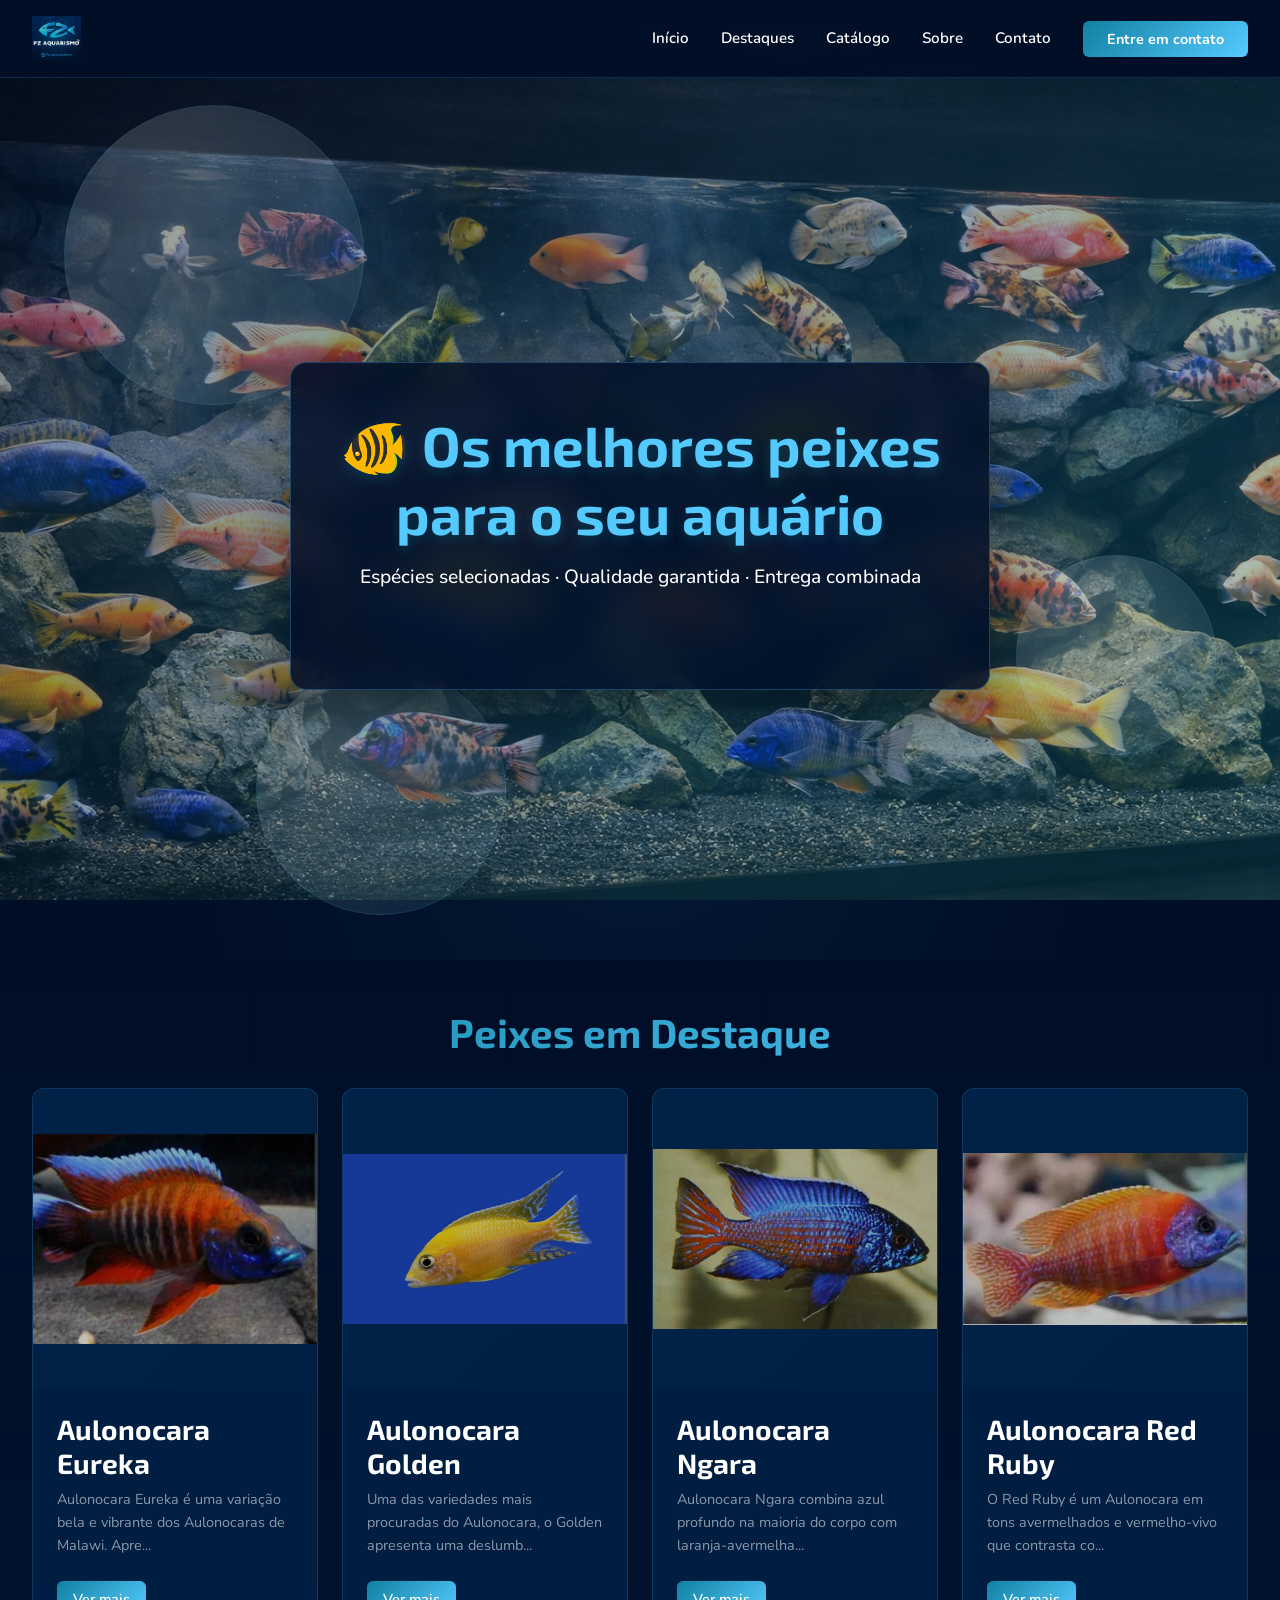
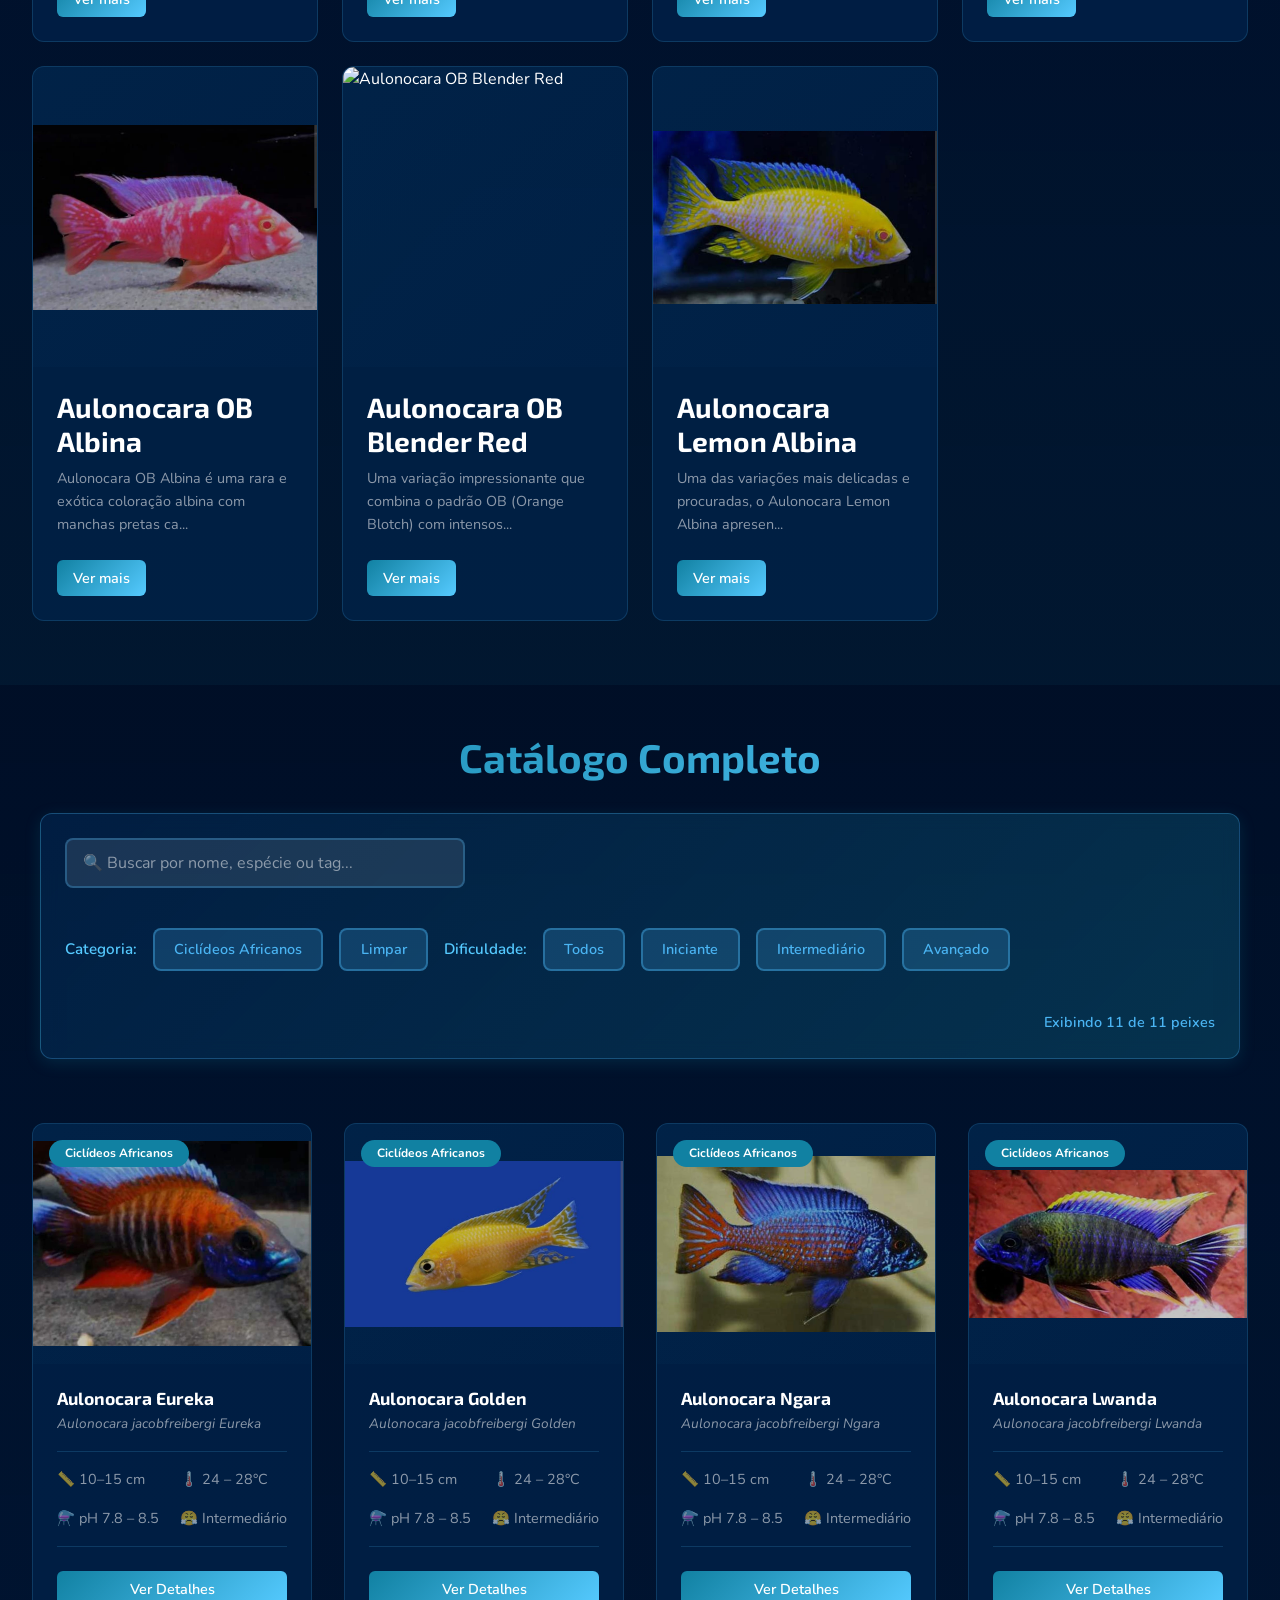
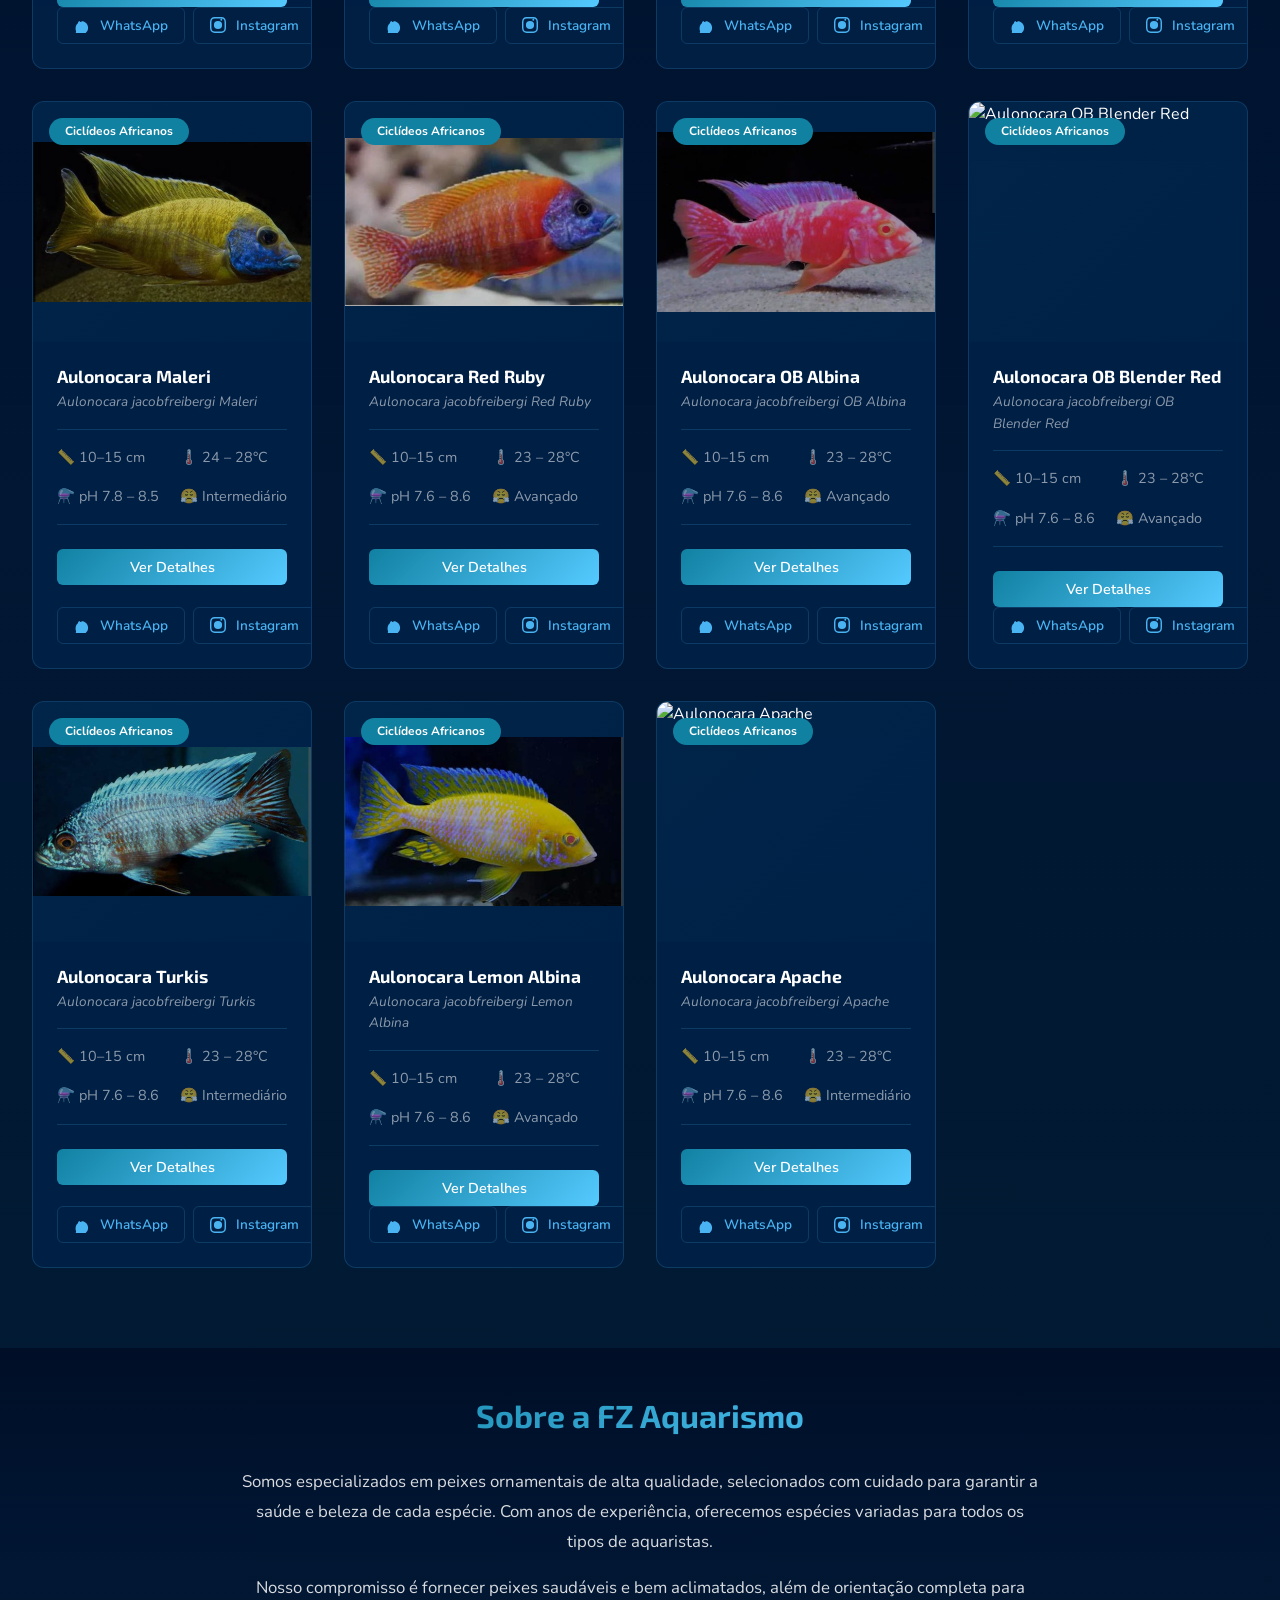
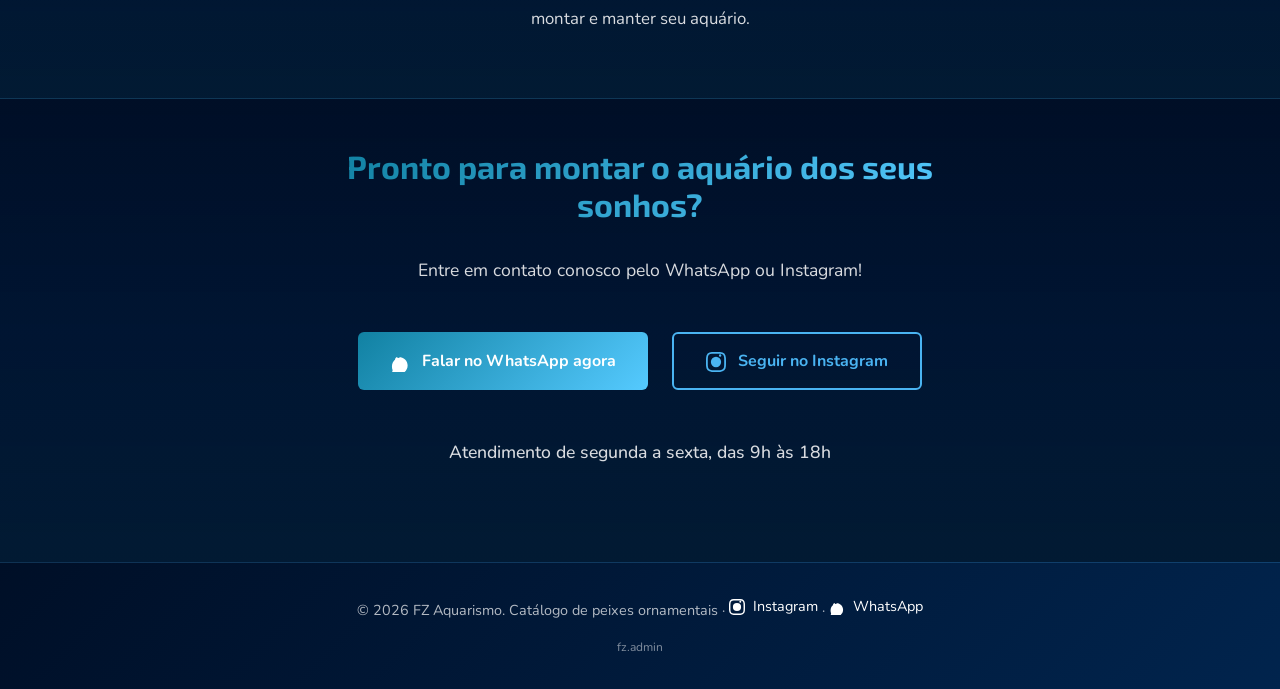
==== commit 02d3aa85: "Deploy: Site FZ Aquarismo com painel editor integrado - Painel de gerenciamento de peixes integrado " ====
--- a/index.html
+++ b/index.html
@@ -30,6 +30,7 @@
     <!-- Estilos do site -->
     <link rel="stylesheet" href="style.css" />
     <link rel="stylesheet" href="integration.css" />
+    <link rel="stylesheet" href="icons.css" />
   </head>
   <body>
     <!-- ========== SEÇÃO 1: NAVBAR ========== -->
@@ -154,10 +155,16 @@
           <h3 style="margin-bottom: var(--space-xl);">Escolha seu canal preferido</h3>
           <div style="display: flex; flex-direction: column; gap: var(--space-lg);">
             <button class="btn btn-primary" onclick="abrirWhatsApp('aquário')" style="width: 100%;">
-              💬 WhatsApp
+              <svg xmlns="http://www.w3.org/2000/svg" viewBox="0 0 24 24" fill="currentColor" width="20" height="20" style="display: inline-block; margin-right: 8px; vertical-align: middle;">
+                <path d="M17.472 14.382c-.297-.149-1.758-.867-2.03-.967-.273-.099-.471-.148-.67.15-.197.297-.767.966-.94 1.164-.173.199-.347.223-.644.075-.297-.149-1.255-.463-2.39-1.475-.883-.788-1.48-1.761-1.653-2.059-.173-.297-.018-.458.13-.606.134-.133.298-.347.446-.52.149-.174.198-.298.298-.497.099-.198.05-.371-.025-.52-.075-.149-.669-1.612-.916-2.207-.242-.579-.487-.5-.67-.51-.173-.008-.371-.01-.57-.01-.198 0-.52.074-.792.372-.272.297-1.04 1.016-1.04 2.479 0 1.462 1.065 2.875 1.213 3.074.149.198 2.096 3.2 5.076 4.487.709.306 1.262.489 1.694.625.712.227 1.36.195 1.871.118.571-.085 1.758-.719 2.006-1.413.248-.694.248-1.289.173-1.413-.074-.124-.272-.198-.57-.347m-5.421-7.403h-.004a9.87 9.87 0 00-5.031 1.378c-3.055 2.116-4.687 5.367-4.687 8.905 0 1.584.292 3.131.851 4.583l-1.265 4.621 4.71-1.235c1.377.746 2.924 1.14 4.422 1.14h.004c5.568 0 10.107-4.534 10.107-10.107 0-2.693-1.088-5.226-3.066-7.257-1.979-2.032-4.615-3.149-7.41-3.149"/>
+              </svg>
+              WhatsApp
             </button>
             <button class="btn btn-secondary" onclick="abrirInstagram()" style="width: 100%;">
-              📷 Instagram Direct
+              <svg xmlns="http://www.w3.org/2000/svg" viewBox="0 0 24 24" fill="currentColor" width="20" height="20" style="display: inline-block; margin-right: 8px; vertical-align: middle;">
+                <path d="M12 2.163c3.204 0 3.584.012 4.85.07 3.252.148 4.771 1.691 4.919 4.919.058 1.265.069 1.645.069 4.849 0 3.205-.012 3.584-.069 4.849-.149 3.225-1.664 4.771-4.919 4.919-1.266.058-1.644.07-4.85.07-3.204 0-3.584-.012-4.849-.07-3.26-.149-4.771-1.699-4.919-4.92-.058-1.265-.07-1.644-.07-4.849 0-3.204.013-3.583.07-4.849.149-3.227 1.664-4.771 4.919-4.919 1.266-.057 1.645-.069 4.849-.069zm0-2.163c-3.259 0-3.667.014-4.947.072-4.358.2-6.78 2.618-6.98 6.98-.059 1.281-.073 1.689-.073 4.948 0 3.259.014 3.668.072 4.948.2 4.358 2.618 6.78 6.98 6.98 1.281.058 1.689.072 4.948.072 3.259 0 3.668-.014 4.948-.072 4.354-.2 6.782-2.618 6.979-6.98.059-1.28.073-1.689.073-4.948 0-3.259-.014-3.667-.072-4.947-.196-4.354-2.617-6.78-6.979-6.98-1.281-.059-1.69-.073-4.949-.073zM5.838 12a6.162 6.162 0 1112.324 0 6.162 6.162 0 01-12.324 0zM12 16a4 4 0 110-8 4 4 0 010 8zm4.965-10.322a1.44 1.44 0 110-2.881 1.44 1.44 0 010 2.881z"/>
+              </svg>
+              Instagram Direct
             </button>
           </div>
         </div>
@@ -194,10 +201,16 @@
 
         <div class="contato-buttons">
           <button class="btn btn-primary" onclick="abrirWhatsApp('aquário')">
-            💬 Falar no WhatsApp agora
+            <svg xmlns="http://www.w3.org/2000/svg" viewBox="0 0 24 24" fill="currentColor" width="20" height="20" style="display: inline-block; margin-right: 8px; vertical-align: middle;">
+              <path d="M17.472 14.382c-.297-.149-1.758-.867-2.03-.967-.273-.099-.471-.148-.67.15-.197.297-.767.966-.94 1.164-.173.199-.347.223-.644.075-.297-.149-1.255-.463-2.39-1.475-.883-.788-1.48-1.761-1.653-2.059-.173-.297-.018-.458.13-.606.134-.133.298-.347.446-.52.149-.174.198-.298.298-.497.099-.198.05-.371-.025-.52-.075-.149-.669-1.612-.916-2.207-.242-.579-.487-.5-.67-.51-.173-.008-.371-.01-.57-.01-.198 0-.52.074-.792.372-.272.297-1.04 1.016-1.04 2.479 0 1.462 1.065 2.875 1.213 3.074.149.198 2.096 3.2 5.076 4.487.709.306 1.262.489 1.694.625.712.227 1.36.195 1.871.118.571-.085 1.758-.719 2.006-1.413.248-.694.248-1.289.173-1.413-.074-.124-.272-.198-.57-.347m-5.421-7.403h-.004a9.87 9.87 0 00-5.031 1.378c-3.055 2.116-4.687 5.367-4.687 8.905 0 1.584.292 3.131.851 4.583l-1.265 4.621 4.71-1.235c1.377.746 2.924 1.14 4.422 1.14h.004c5.568 0 10.107-4.534 10.107-10.107 0-2.693-1.088-5.226-3.066-7.257-1.979-2.032-4.615-3.149-7.41-3.149"/>
+            </svg>
+            Falar no WhatsApp agora
           </button>
           <button class="btn btn-secondary" onclick="abrirInstagram()">
-            📷 Seguir no Instagram
+            <svg xmlns="http://www.w3.org/2000/svg" viewBox="0 0 24 24" fill="currentColor" width="20" height="20" style="display: inline-block; margin-right: 8px; vertical-align: middle;">
+              <path d="M12 2.163c3.204 0 3.584.012 4.85.07 3.252.148 4.771 1.691 4.919 4.919.058 1.265.069 1.645.069 4.849 0 3.205-.012 3.584-.069 4.849-.149 3.225-1.664 4.771-4.919 4.919-1.266.058-1.644.07-4.85.07-3.204 0-3.584-.012-4.849-.07-3.26-.149-4.771-1.699-4.919-4.92-.058-1.265-.07-1.644-.07-4.849 0-3.204.013-3.583.07-4.849.149-3.227 1.664-4.771 4.919-4.919 1.266-.057 1.645-.069 4.849-.069zm0-2.163c-3.259 0-3.667.014-4.947.072-4.358.2-6.78 2.618-6.98 6.98-.059 1.281-.073 1.689-.073 4.948 0 3.259.014 3.668.072 4.948.2 4.358 2.618 6.78 6.98 6.98 1.281.058 1.689.072 4.948.072 3.259 0 3.668-.014 4.948-.072 4.354-.2 6.782-2.618 6.979-6.98.059-1.28.073-1.689.073-4.948 0-3.259-.014-3.667-.072-4.947-.196-4.354-2.617-6.78-6.979-6.98-1.281-.059-1.69-.073-4.949-.073zM5.838 12a6.162 6.162 0 1112.324 0 6.162 6.162 0 01-12.324 0zM12 16a4 4 0 110-8 4 4 0 010 8zm4.965-10.322a1.44 1.44 0 110-2.881 1.44 1.44 0 010 2.881z"/>
+            </svg>
+            Seguir no Instagram
           </button>
         </div>
 
@@ -210,12 +223,108 @@
     <!-- ========== SEÇÃO 9: FOOTER ========== -->
     <footer>
       <p>&copy; 2026 FZ Aquarismo. Catálogo de peixes ornamentais ·
-      <a href="https://instagram.com/fz_aquarismo">Instagram</a> ·
-      <a href="https://wa.me/5541999999999">WhatsApp</a></p>
+      <a href="https://instagram.com/fz_aquarismo" style="display: inline-flex; align-items: center; gap: 4px;">
+        <svg xmlns="http://www.w3.org/2000/svg" viewBox="0 0 24 24" fill="currentColor" width="16" height="16">
+          <path d="M12 2.163c3.204 0 3.584.012 4.85.07 3.252.148 4.771 1.691 4.919 4.919.058 1.265.069 1.645.069 4.849 0 3.205-.012 3.584-.069 4.849-.149 3.225-1.664 4.771-4.919 4.919-1.266.058-1.644.07-4.85.07-3.204 0-3.584-.012-4.849-.07-3.26-.149-4.771-1.699-4.919-4.92-.058-1.265-.07-1.644-.07-4.849 0-3.204.013-3.583.07-4.849.149-3.227 1.664-4.771 4.919-4.919 1.266-.057 1.645-.069 4.849-.069zm0-2.163c-3.259 0-3.667.014-4.947.072-4.358.2-6.78 2.618-6.98 6.98-.059 1.281-.073 1.689-.073 4.948 0 3.259.014 3.668.072 4.948.2 4.358 2.618 6.78 6.98 6.98 1.281.058 1.689.072 4.948.072 3.259 0 3.668-.014 4.948-.072 4.354-.2 6.782-2.618 6.979-6.98.059-1.28.073-1.689.073-4.948 0-3.259-.014-3.667-.072-4.947-.196-4.354-2.617-6.78-6.979-6.98-1.281-.059-1.69-.073-4.949-.073zM5.838 12a6.162 6.162 0 1112.324 0 6.162 6.162 0 01-12.324 0zM12 16a4 4 0 110-8 4 4 0 010 8zm4.965-10.322a1.44 1.44 0 110-2.881 1.44 1.44 0 010 2.881z"/>
+        </svg>
+        Instagram
+      </a> ·
+      <a href="https://wa.me/5541999999999" style="display: inline-flex; align-items: center; gap: 4px;">
+        <svg xmlns="http://www.w3.org/2000/svg" viewBox="0 0 24 24" fill="currentColor" width="16" height="16">
+          <path d="M17.472 14.382c-.297-.149-1.758-.867-2.03-.967-.273-.099-.471-.148-.67.15-.197.297-.767.966-.94 1.164-.173.199-.347.223-.644.075-.297-.149-1.255-.463-2.39-1.475-.883-.788-1.48-1.761-1.653-2.059-.173-.297-.018-.458.13-.606.134-.133.298-.347.446-.52.149-.174.198-.298.298-.497.099-.198.05-.371-.025-.52-.075-.149-.669-1.612-.916-2.207-.242-.579-.487-.5-.67-.51-.173-.008-.371-.01-.57-.01-.198 0-.52.074-.792.372-.272.297-1.04 1.016-1.04 2.479 0 1.462 1.065 2.875 1.213 3.074.149.198 2.096 3.2 5.076 4.487.709.306 1.262.489 1.694.625.712.227 1.36.195 1.871.118.571-.085 1.758-.719 2.006-1.413.248-.694.248-1.289.173-1.413-.074-.124-.272-.198-.57-.347m-5.421-7.403h-.004a9.87 9.87 0 00-5.031 1.378c-3.055 2.116-4.687 5.367-4.687 8.905 0 1.584.292 3.131.851 4.583l-1.265 4.621 4.71-1.235c1.377.746 2.924 1.14 4.422 1.14h.004c5.568 0 10.107-4.534 10.107-10.107 0-2.693-1.088-5.226-3.066-7.257-1.979-2.032-4.615-3.149-7.41-3.149"/>
+        </svg>
+        WhatsApp
+      </a></p>
+      <!-- Link discreto para editor (apenas para quem sabe procurar) -->
+      <p style="font-size: 12px; color: rgba(255, 255, 255, 0.5); margin: 8px 0 0 0; cursor: pointer; transition: color 0.2s;" onclick="abrirPanelEditor()" onmouseover="this.style.color='rgba(255, 255, 255, 0.8)'" onmouseout="this.style.color='rgba(255, 255, 255, 0.5)'" title="Painel do Editor">fz.admin</p>
     </footer>
 
+    <!-- ========== PAINEL EDITOR (ADMIN) ========== -->
+    <div id="panelEditorOverlay" style="display: none; position: fixed; top: 0; left: 0; right: 0; bottom: 0; background: rgba(0, 0, 0, 0.8); z-index: 9999; align-items: center; justify-content: center;">
+      <div style="background: var(--color-bg-primary); border: 1px solid var(--color-border); border-radius: 16px; width: 90%; max-width: 900px; max-height: 90vh; overflow-y: auto; padding: 32px; position: relative;">
+        <!-- Header do painel -->
+        <div style="display: flex; justify-content: space-between; align-items: center; margin-bottom: 24px; border-bottom: 1px solid var(--color-border); padding-bottom: 16px;">
+          <h2 style="margin: 0; font-size: 24px;">⚙️ Painel do Editor</h2>
+          <button onclick="fecharPanelEditor()" style="background: none; border: none; color: var(--color-text-primary); font-size: 24px; cursor: pointer;">✕</button>
+        </div>
+
+        <!-- Tela de Login do Editor -->
+        <div id="telaLoginEditor" style="display: block;">
+          <div style="max-width: 400px; margin: 0 auto;">
+            <h3 style="text-align: center; margin-bottom: 24px;">Acesso do Editor</h3>
+
+            <div style="display: flex; flex-direction: column; gap: 16px;">
+              <div>
+                <label style="display: block; font-size: 14px; color: rgba(255, 255, 255, 0.8); margin-bottom: 8px;">Email</label>
+                <input type="email" id="inputEmailEditor" placeholder="seu@email.com" style="width: 100%; padding: 12px; background: var(--color-card-bg); border: 1px solid var(--color-border); border-radius: 8px; color: var(--color-text-primary); font-size: 14px;" />
+              </div>
+
+              <div>
+                <label style="display: block; font-size: 14px; color: rgba(255, 255, 255, 0.8); margin-bottom: 8px;">Senha</label>
+                <input type="password" id="inputSenhaEditor" placeholder="Sua senha" style="width: 100%; padding: 12px; background: var(--color-card-bg); border: 1px solid var(--color-border); border-radius: 8px; color: var(--color-text-primary); font-size: 14px;" />
+              </div>
+
+              <button onclick="fazerLoginEditor()" style="padding: 12px; background: var(--color-accent); color: white; border: none; border-radius: 8px; font-weight: 600; cursor: pointer; margin-top: 8px;">Entrar</button>
+
+              <div id="erroEditorLogin" style="display: none; padding: 12px; background: rgba(231, 76, 60, 0.15); border: 1px solid #e74c3c; border-radius: 8px; color: #ff6b6b; font-size: 13px;"></div>
+
+              <button onclick="mostrarTelaCadastroEditor()" style="padding: 12px; background: rgba(255, 255, 255, 0.1); color: var(--color-text-primary); border: 1px solid var(--color-border); border-radius: 8px; font-weight: 600; cursor: pointer;">Criar Conta de Editor</button>
+            </div>
+          </div>
+        </div>
+
+        <!-- Tela de Cadastro do Editor -->
+        <div id="telaCadastroEditor" style="display: none;">
+          <div style="max-width: 400px; margin: 0 auto;">
+            <h3 style="text-align: center; margin-bottom: 24px;">Criar Conta do Editor</h3>
+
+            <div style="display: flex; flex-direction: column; gap: 16px;">
+              <div>
+                <label style="display: block; font-size: 14px; color: rgba(255, 255, 255, 0.8); margin-bottom: 8px;">Nome</label>
+                <input type="text" id="inputNomeEditor" placeholder="Seu nome" style="width: 100%; padding: 12px; background: var(--color-card-bg); border: 1px solid var(--color-border); border-radius: 8px; color: var(--color-text-primary); font-size: 14px;" />
+              </div>
+
+              <div>
+                <label style="display: block; font-size: 14px; color: rgba(255, 255, 255, 0.8); margin-bottom: 8px;">Email</label>
+                <input type="email" id="inputEmailCadastroEditor" placeholder="seu@email.com" style="width: 100%; padding: 12px; background: var(--color-card-bg); border: 1px solid var(--color-border); border-radius: 8px; color: var(--color-text-primary); font-size: 14px;" />
+              </div>
+
+              <div>
+                <label style="display: block; font-size: 14px; color: rgba(255, 255, 255, 0.8); margin-bottom: 8px;">Senha (mín. 6 caracteres)</label>
+                <input type="password" id="inputSenhaCadastroEditor" placeholder="Crie uma senha" style="width: 100%; padding: 12px; background: var(--color-card-bg); border: 1px solid var(--color-border); border-radius: 8px; color: var(--color-text-primary); font-size: 14px;" />
+              </div>
+
+              <div>
+                <label style="display: block; font-size: 14px; color: rgba(255, 255, 255, 0.8); margin-bottom: 8px;">Confirmar Senha</label>
+                <input type="password" id="inputConfirmSenhaEditor" placeholder="Confirme a senha" style="width: 100%; padding: 12px; background: var(--color-card-bg); border: 1px solid var(--color-border); border-radius: 8px; color: var(--color-text-primary); font-size: 14px;" />
+              </div>
+
+              <button onclick="fazerCadastroEditor()" style="padding: 12px; background: var(--color-accent); color: white; border: none; border-radius: 8px; font-weight: 600; cursor: pointer; margin-top: 8px;">Criar Conta</button>
+
+              <div id="erroCadastroEditor" style="display: none; padding: 12px; background: rgba(231, 76, 60, 0.15); border: 1px solid #e74c3c; border-radius: 8px; color: #ff6b6b; font-size: 13px;"></div>
+
+              <button onclick="mostrarTelaLoginEditor()" style="padding: 12px; background: rgba(255, 255, 255, 0.1); color: var(--color-text-primary); border: 1px solid var(--color-border); border-radius: 8px; font-weight: 600; cursor: pointer;">Voltar ao Login</button>
+            </div>
+          </div>
+        </div>
+
+        <!-- Painel de Gerenciamento -->
+        <div id="painelGerenciamentoEditor" style="display: none;">
+          <div style="margin-bottom: 24px;">
+            <h3 style="margin: 0 0 16px 0;">Gerenciar Peixes</h3>
+            <button onclick="abrirModalAdicionarPeixeEditor()" style="padding: 10px 16px; background: var(--color-accent); color: white; border: none; border-radius: 8px; cursor: pointer; font-weight: 600;">➕ Adicionar Peixe</button>
+          </div>
+
+          <div id="listaPeixesEditor" style="display: grid; grid-template-columns: repeat(auto-fill, minmax(250px, 1fr)); gap: 16px;"></div>
+        </div>
+      </div>
+    </div>
+
     <!-- Scripts -->
+    <script src="icons.js"></script>
     <script src="catalogo.js"></script>
+    <script src="auth.js"></script>
+    <script src="editor-panel.js"></script>
     <script src="app.js"></script>
   </body>
 </html>
--- a/style.css
+++ b/style.css
@@ -47,9 +47,26 @@
 body {
   font-family: var(--font-body);
   background-color: var(--color-bg-primary);
+  background-image: url('img/fundo1.png');
+  background-size: cover;
+  background-attachment: fixed;
+  background-position: center;
   color: var(--color-text-primary);
   line-height: 1.6;
   overflow-x: hidden;
+}
+
+/* Overlay claro para mostrar a imagem do aquário */
+body::before {
+  content: '';
+  position: fixed;
+  top: 0;
+  left: 0;
+  width: 100%;
+  height: 100%;
+  background: linear-gradient(135deg, rgba(0, 15, 39, 0.4), rgba(17, 129, 162, 0.15));
+  pointer-events: none;
+  z-index: -1;
 }
 
 /* ========== TIPOGRAFIA ========== */
@@ -185,7 +202,8 @@
 .hero {
   margin-top: 70px;
   min-height: 100vh;
-  background: linear-gradient(135deg, #0a2540 0%, #164863 25%, #1b6ca8 50%, #a7d8de 100%);
+  background: linear-gradient(135deg, rgba(0, 15, 39, 0.5), rgba(17, 129, 162, 0.3)),
+              url('img/fundo1.png') center/cover fixed;
   background-attachment: fixed;
   position: relative;
   overflow: hidden;
@@ -196,7 +214,7 @@
   text-align: center;
 }
 
-/* Efeito de água animada */
+/* Efeito de água animada — mais sutil para deixar imagem brilhar */
 .hero::before {
   content: '';
   position: absolute;
@@ -205,9 +223,9 @@
   right: 0;
   bottom: 0;
   background:
-    radial-gradient(ellipse at 20% 50%, rgba(85, 202, 255, 0.15) 0%, transparent 50%),
-    radial-gradient(ellipse at 80% 30%, rgba(17, 129, 162, 0.1) 0%, transparent 50%),
-    radial-gradient(ellipse at 50% 80%, rgba(74, 180, 242, 0.12) 0%, transparent 50%);
+    radial-gradient(ellipse at 20% 50%, rgba(85, 202, 255, 0.08) 0%, transparent 50%),
+    radial-gradient(ellipse at 80% 30%, rgba(17, 129, 162, 0.05) 0%, transparent 50%),
+    radial-gradient(ellipse at 50% 80%, rgba(74, 180, 242, 0.06) 0%, transparent 50%);
   animation: waterFlow 15s ease-in-out infinite;
   z-index: 1;
 }
@@ -215,15 +233,15 @@
 @keyframes waterFlow {
   0%, 100% {
     background:
-      radial-gradient(ellipse at 20% 50%, rgba(85, 202, 255, 0.15) 0%, transparent 50%),
-      radial-gradient(ellipse at 80% 30%, rgba(17, 129, 162, 0.1) 0%, transparent 50%),
-      radial-gradient(ellipse at 50% 80%, rgba(74, 180, 242, 0.12) 0%, transparent 50%);
+      radial-gradient(ellipse at 20% 50%, rgba(85, 202, 255, 0.08) 0%, transparent 50%),
+      radial-gradient(ellipse at 80% 30%, rgba(17, 129, 162, 0.05) 0%, transparent 50%),
+      radial-gradient(ellipse at 50% 80%, rgba(74, 180, 242, 0.06) 0%, transparent 50%);
   }
   50% {
     background:
-      radial-gradient(ellipse at 25% 45%, rgba(85, 202, 255, 0.2) 0%, transparent 50%),
-      radial-gradient(ellipse at 75% 35%, rgba(17, 129, 162, 0.15) 0%, transparent 50%),
-      radial-gradient(ellipse at 45% 75%, rgba(74, 180, 242, 0.18) 0%, transparent 50%);
+      radial-gradient(ellipse at 25% 45%, rgba(85, 202, 255, 0.12) 0%, transparent 50%),
+      radial-gradient(ellipse at 75% 35%, rgba(17, 129, 162, 0.08) 0%, transparent 50%),
+      radial-gradient(ellipse at 45% 75%, rgba(74, 180, 242, 0.1) 0%, transparent 50%);
   }
 }
 
@@ -275,11 +293,12 @@
   position: relative;
   z-index: 10;
   max-width: 700px;
-  background: rgba(0, 15, 39, 0.75);
-  backdrop-filter: blur(10px);
+  background: rgba(0, 15, 39, 0.85);
+  backdrop-filter: blur(15px);
   padding: var(--space-2xl) var(--space-xl);
   border-radius: 16px;
-  border: 1px solid rgba(74, 180, 242, 0.2);
+  border: 1px solid rgba(74, 180, 242, 0.3);
+  box-shadow: 0 20px 60px rgba(0, 0, 0, 0.5);
   box-shadow: 0 20px 60px rgba(0, 0, 0, 0.4);
 }
 
@@ -410,9 +429,11 @@
 
 .destaque-card img {
   width: 100%;
-  height: 250px;
-  object-fit: cover;
+  height: 300px;
+  object-fit: contain;
+  object-position: center;
   display: block;
+  background: linear-gradient(135deg, rgba(17, 129, 162, 0.05) 0%, rgba(17, 129, 162, 0.02) 100%);
 }
 
 .destaque-card-content {
@@ -526,10 +547,12 @@
 
 .card-peixe-img {
   width: 100%;
-  height: 220px;
-  object-fit: cover;
+  height: 240px;
+  object-fit: contain;
+  object-position: center;
   display: block;
   position: relative;
+  background: linear-gradient(135deg, rgba(17, 129, 162, 0.05) 0%, rgba(17, 129, 162, 0.02) 100%);
 }
 
 .card-badge {
@@ -614,15 +637,29 @@
   background: transparent;
   color: var(--color-accent);
   border: 1px solid var(--color-border);
-  padding: var(--space-sm);
+  padding: var(--space-sm) var(--space-md);
   font-size: 0.85rem;
   border-radius: 6px;
+  cursor: pointer;
+  display: flex;
+  align-items: center;
+  justify-content: center;
+  gap: 4px;
+  transition: all 0.2s ease;
+  font-weight: 600;
+}
+
+.btn-social svg {
+  width: 16px;
+  height: 16px;
+  flex-shrink: 0;
 }
 
 .btn-social:hover {
   background: var(--color-accent);
   color: var(--color-bg-primary);
   border-color: var(--color-accent);
+  transform: translateY(-2px);
 }
 
 /* ========== MODAL ========== */
@@ -818,6 +855,19 @@
   font-size: 1rem;
   font-weight: 700;
   border-radius: 6px;
+  display: flex;
+  align-items: center;
+  justify-content: center;
+  gap: 8px;
+  border: none;
+  cursor: pointer;
+  transition: all 0.2s ease;
+}
+
+.modal-cta svg {
+  width: 18px;
+  height: 18px;
+  flex-shrink: 0;
 }
 
 .modal-cta:hover {
@@ -911,27 +961,34 @@
 .sobre {
   padding: var(--space-2xl) var(--space-xl);
   background-color: var(--color-bg-primary);
+  text-align: center;
 }
 
 .sobre-container {
-  max-width: 1000px;
+  max-width: 800px;
   margin: 0 auto;
   display: grid;
-  grid-template-columns: 1fr 1fr;
+  grid-template-columns: 1fr;
   gap: var(--space-2xl);
   align-items: center;
 }
 
 .sobre h2 {
   margin-bottom: var(--space-lg);
+  color: #ffffff;
+  font-size: 2rem;
 }
 
 .sobre p {
-  color: var(--color-text-muted);
+  color: rgba(255, 255, 255, 0.85);
   margin-bottom: var(--space-md);
-}
-
-.sobre-img {
+  line-height: 1.8;
+  font-size: 1.05rem;
+}
+
+.sobre-img,
+.sobre-container > div:last-child {
+  display: none;
   width: 100%;
   border-radius: 12px;
   border: 1px solid var(--color-border);
@@ -954,12 +1011,15 @@
 
 .contato h2 {
   margin-bottom: var(--space-lg);
+  color: #ffffff;
+  font-size: 2rem;
 }
 
 .contato p {
-  color: var(--color-text-muted);
+  color: rgba(255, 255, 255, 0.85);
   margin-bottom: var(--space-2xl);
   font-size: 1.1rem;
+  line-height: 1.6;
 }
 
 .contato-buttons {
@@ -971,8 +1031,9 @@
 }
 
 .contato-info {
-  color: var(--color-text-muted);
+  color: rgba(255, 255, 255, 0.75);
   font-size: 0.95rem;
+  font-weight: 500;
 }
 
 /* ========== FOOTER ========== */
--- a/integration.css
+++ b/integration.css
@@ -34,12 +34,14 @@
 /* ========== CARDS MELHORADOS ========== */
 
 .card {
-  background: rgba(1, 36, 77, 0.7);
-  border: 1px solid rgba(74, 180, 242, 0.2);
+  background: rgba(1, 36, 77, 0.85);
+  backdrop-filter: blur(10px);
+  border: 1px solid rgba(74, 180, 242, 0.3);
   border-radius: 12px;
   overflow: hidden;
   transition: all 0.3s ease-out;
   cursor: pointer;
+  box-shadow: 0 8px 32px rgba(17, 129, 162, 0.2);
 }
 
 .card:hover {
@@ -110,11 +112,13 @@
 /* ========== FILTROS MELHORADOS ========== */
 
 .filtros {
-  background: linear-gradient(135deg, rgba(1, 36, 77, 0.5), rgba(17, 129, 162, 0.2));
-  border: 1px solid rgba(74, 180, 242, 0.2);
+  background: linear-gradient(135deg, rgba(1, 36, 77, 0.7), rgba(17, 129, 162, 0.3));
+  backdrop-filter: blur(10px);
+  border: 1px solid rgba(74, 180, 242, 0.3);
   padding: 1.5rem;
   border-radius: 12px;
   margin-bottom: 2rem;
+  box-shadow: 0 4px 16px rgba(17, 129, 162, 0.2);
 }
 
 .busca-input {
@@ -206,15 +210,17 @@
 }
 
 .modal {
-  background: linear-gradient(135deg, #01244D, #000F27);
-  border: 1px solid rgba(74, 180, 242, 0.3);
+  background: linear-gradient(135deg, rgba(1, 36, 77, 0.95), rgba(0, 15, 39, 0.95));
+  backdrop-filter: blur(15px);
+  border: 1px solid rgba(74, 180, 242, 0.4);
   border-radius: 12px;
   max-width: 600px;
   width: 100%;
   max-height: 80vh;
   overflow-y: auto;
   padding: 2rem;
-  box-shadow: 0 20px 60px rgba(17, 129, 162, 0.4);
+  box-shadow: 0 20px 60px rgba(17, 129, 162, 0.5),
+              inset 0 1px 0 rgba(255, 255, 255, 0.1);
   animation: slideUp 0.3s ease-out;
 }
 
@@ -265,11 +271,23 @@
   margin-top: 60px;
 }
 
-.destaques,
 .catalogo,
 .sobre,
 .contato {
   padding: 3rem 2rem;
+  background: linear-gradient(180deg,
+    rgba(0, 15, 39, 0.5) 0%,
+    rgba(1, 36, 77, 0.3) 50%,
+    rgba(17, 129, 162, 0.1) 100%);
+}
+
+/* Destaques com overlay mais claro para brilhar */
+.destaques {
+  padding: 3rem 2rem;
+  background: linear-gradient(180deg,
+    rgba(0, 15, 39, 0.25) 0%,
+    rgba(1, 36, 77, 0.15) 50%,
+    rgba(17, 129, 162, 0.08) 100%);
 }
 
 .destaques h2,
--- a/icons.css
+++ b/icons.css
@@ -0,0 +1,62 @@
+/* icons.css — Estilos para ícones SVG */
+
+/* Ícones em botões */
+.btn svg {
+  display: inline-block;
+  margin-right: 8px;
+  vertical-align: middle;
+  fill: currentColor;
+  transition: transform 0.2s ease;
+}
+
+.btn:hover svg {
+  transform: scale(1.1);
+}
+
+/* Ícones em links */
+a[href*="instagram.com"] svg,
+a[href*="wa.me"] svg {
+  display: inline-block;
+  vertical-align: middle;
+  fill: currentColor;
+  margin-right: 4px;
+  transition: all 0.2s ease;
+}
+
+a[href*="instagram.com"]:hover svg,
+a[href*="wa.me"]:hover svg {
+  transform: scale(1.15);
+}
+
+/* Footer links com ícones */
+footer a {
+  display: inline-flex;
+  align-items: center;
+  gap: 4px;
+  text-decoration: none;
+  color: var(--color-text-primary);
+  transition: color 0.2s ease;
+}
+
+footer a:hover {
+  color: var(--color-accent);
+}
+
+footer a svg {
+  width: 16px;
+  height: 16px;
+}
+
+/* Modal buttons com ícones */
+#modalContato .btn svg {
+  width: 20px;
+  height: 20px;
+  margin-right: 8px;
+}
+
+/* Contato buttons com ícones */
+.contato-buttons .btn svg {
+  width: 20px;
+  height: 20px;
+  margin-right: 8px;
+}
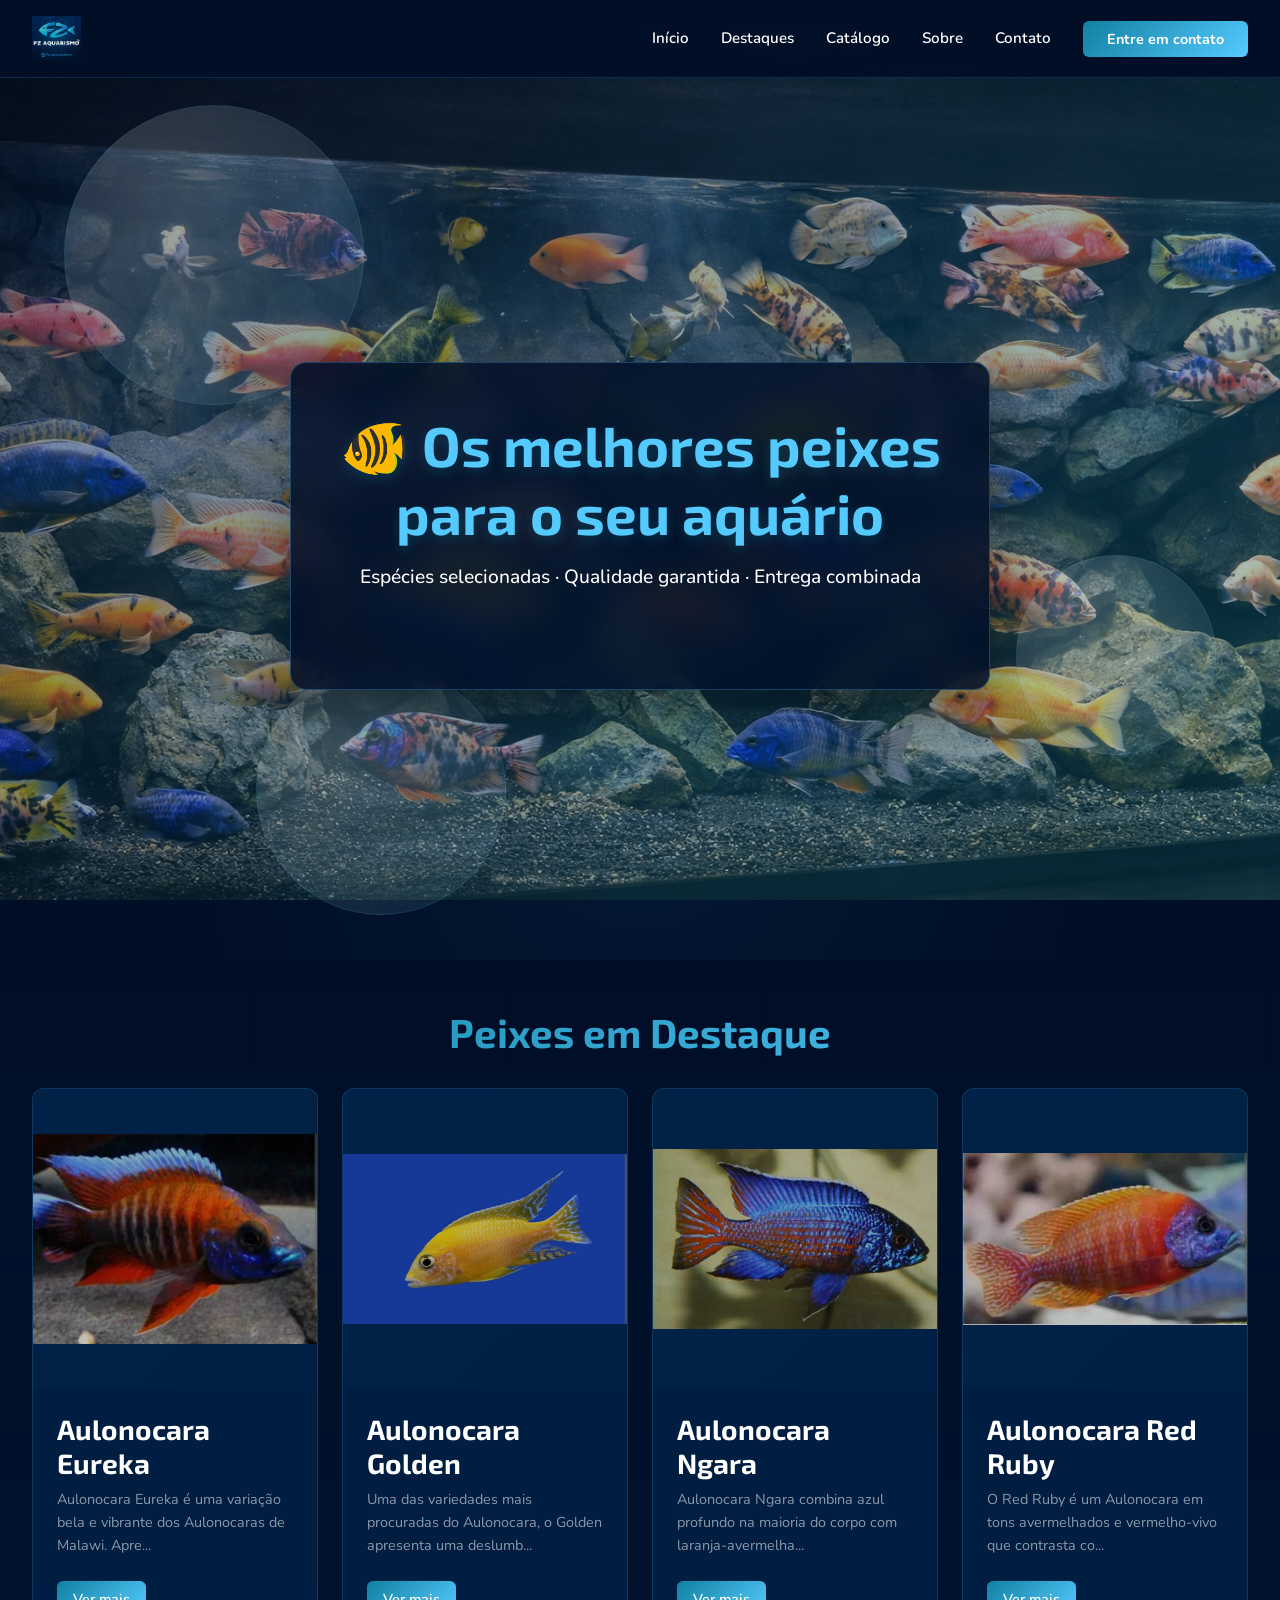
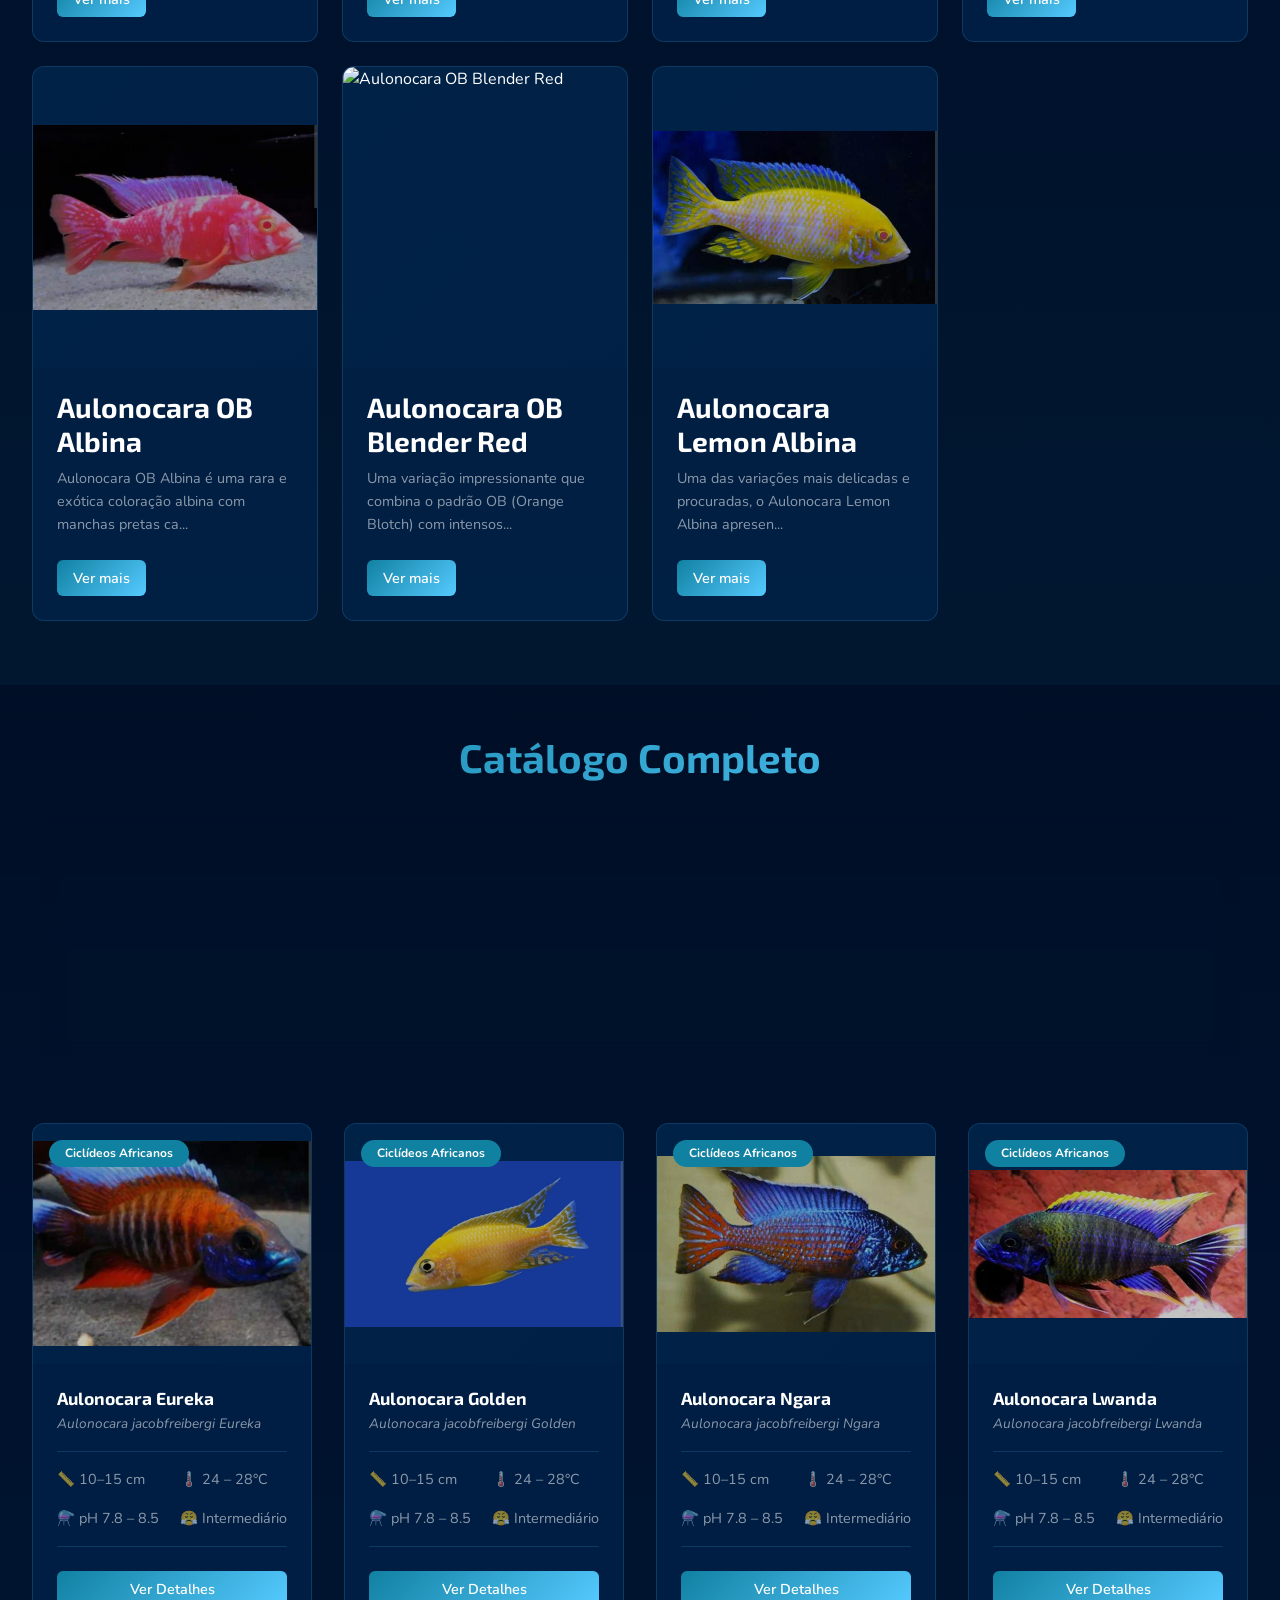
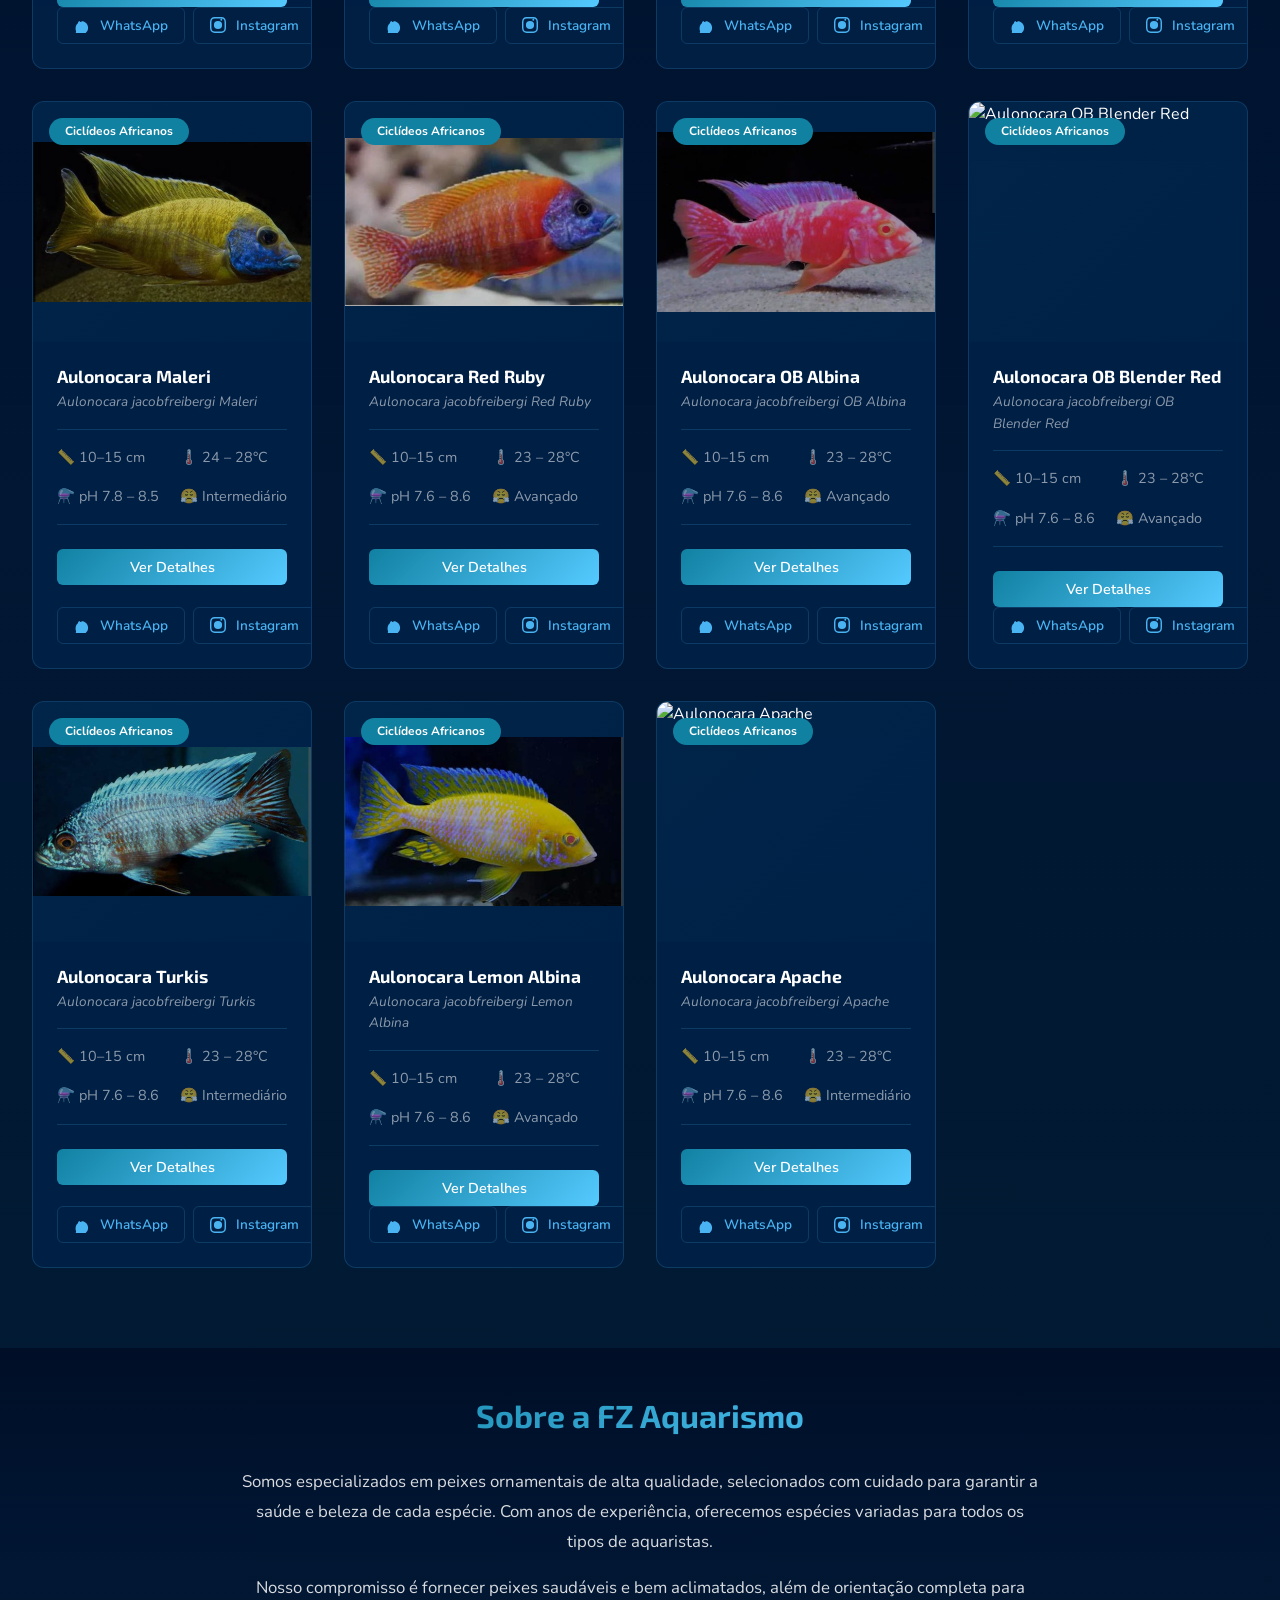
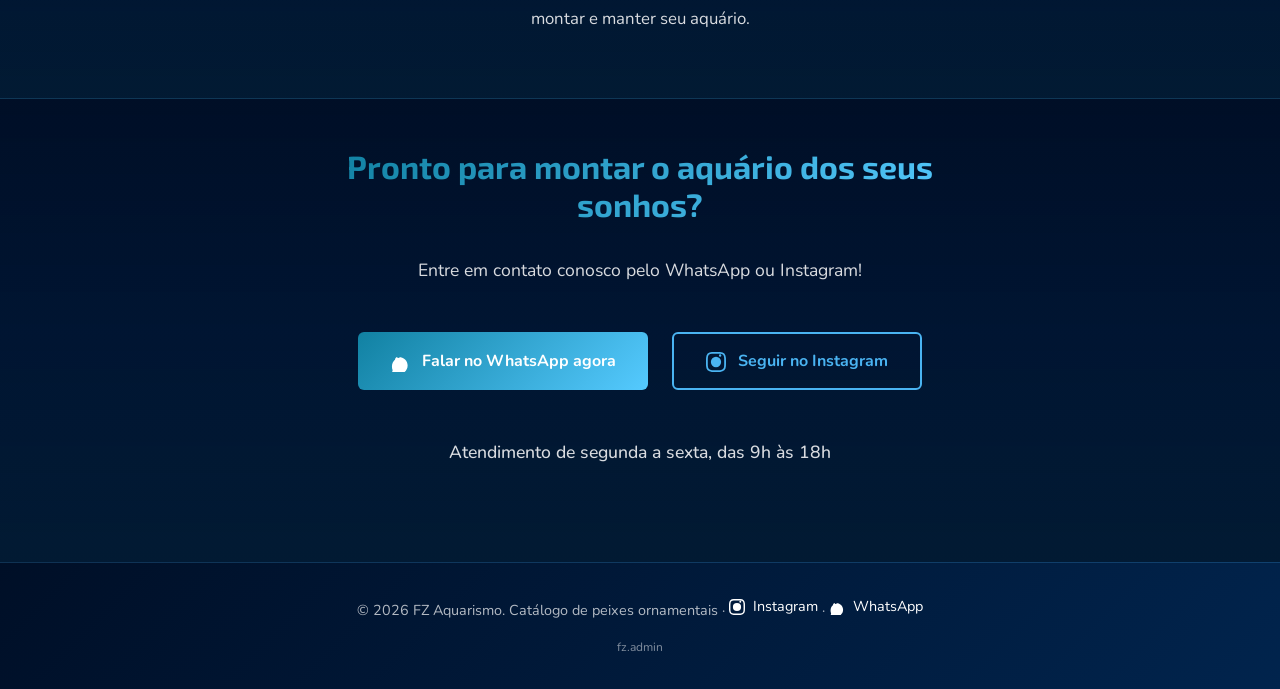
==== commit 10c3886b: "feat: add comprehensive analytics system for tracking site access - Create analytics.js with visitor" ====
--- a/index.html
+++ b/index.html
@@ -229,7 +229,7 @@
         </svg>
         Instagram
       </a> ·
-      <a href="https://wa.me/5541999999999" style="display: inline-flex; align-items: center; gap: 4px;">
+      <a href="https://wa.me/5541988916268" style="display: inline-flex; align-items: center; gap: 4px;">
         <svg xmlns="http://www.w3.org/2000/svg" viewBox="0 0 24 24" fill="currentColor" width="16" height="16">
           <path d="M17.472 14.382c-.297-.149-1.758-.867-2.03-.967-.273-.099-.471-.148-.67.15-.197.297-.767.966-.94 1.164-.173.199-.347.223-.644.075-.297-.149-1.255-.463-2.39-1.475-.883-.788-1.48-1.761-1.653-2.059-.173-.297-.018-.458.13-.606.134-.133.298-.347.446-.52.149-.174.198-.298.298-.497.099-.198.05-.371-.025-.52-.075-.149-.669-1.612-.916-2.207-.242-.579-.487-.5-.67-.51-.173-.008-.371-.01-.57-.01-.198 0-.52.074-.792.372-.272.297-1.04 1.016-1.04 2.479 0 1.462 1.065 2.875 1.213 3.074.149.198 2.096 3.2 5.076 4.487.709.306 1.262.489 1.694.625.712.227 1.36.195 1.871.118.571-.085 1.758-.719 2.006-1.413.248-.694.248-1.289.173-1.413-.074-.124-.272-.198-.57-.347m-5.421-7.403h-.004a9.87 9.87 0 00-5.031 1.378c-3.055 2.116-4.687 5.367-4.687 8.905 0 1.584.292 3.131.851 4.583l-1.265 4.621 4.71-1.235c1.377.746 2.924 1.14 4.422 1.14h.004c5.568 0 10.107-4.534 10.107-10.107 0-2.693-1.088-5.226-3.066-7.257-1.979-2.032-4.615-3.149-7.41-3.149"/>
         </svg>
@@ -310,12 +310,97 @@
 
         <!-- Painel de Gerenciamento -->
         <div id="painelGerenciamentoEditor" style="display: none;">
+          <div style="margin-bottom: 24px; display: flex; gap: 12px; flex-wrap: wrap;">
+            <div>
+              <h3 style="margin: 0 0 16px 0;">Gerenciar Peixes</h3>
+              <button onclick="abrirModalAdicionarPeixeEditor()" style="padding: 10px 16px; background: var(--color-accent); color: white; border: none; border-radius: 8px; cursor: pointer; font-weight: 600;">➕ Adicionar Peixe</button>
+            </div>
+            <div>
+              <h3 style="margin: 0 0 16px 0;">Analytics</h3>
+              <button onclick="mostrarTelaEstatisticas()" style="padding: 10px 16px; background: #2ecc71; color: white; border: none; border-radius: 8px; cursor: pointer; font-weight: 600;">📊 Ver Estatísticas</button>
+            </div>
+          </div>
+
+          <div id="listaPeixesEditor" style="display: grid; grid-template-columns: repeat(auto-fill, minmax(250px, 1fr)); gap: 16px;"></div>
+        </div>
+
+        <!-- Tela de Estatísticas -->
+        <div id="telaEstatisticasEditor" style="display: none;">
           <div style="margin-bottom: 24px;">
-            <h3 style="margin: 0 0 16px 0;">Gerenciar Peixes</h3>
-            <button onclick="abrirModalAdicionarPeixeEditor()" style="padding: 10px 16px; background: var(--color-accent); color: white; border: none; border-radius: 8px; cursor: pointer; font-weight: 600;">➕ Adicionar Peixe</button>
-          </div>
-
-          <div id="listaPeixesEditor" style="display: grid; grid-template-columns: repeat(auto-fill, minmax(250px, 1fr)); gap: 16px;"></div>
+            <button onclick="mostrarPainelGerenciamento()" style="padding: 10px 16px; background: var(--color-border); color: var(--color-text-primary); border: none; border-radius: 8px; cursor: pointer; font-weight: 600;">← Voltar</button>
+          </div>
+
+          <h2 style="margin-bottom: 24px; color: var(--color-accent);">📊 Estatísticas de Acessos</h2>
+
+          <!-- Cards de Resumo -->
+          <div style="display: grid; grid-template-columns: repeat(auto-fit, minmax(200px, 1fr)); gap: 16px; margin-bottom: 32px;">
+            <div style="background: var(--color-card-bg); border: 1px solid var(--color-border); border-radius: 12px; padding: 20px;">
+              <div style="font-size: 12px; color: rgba(255, 255, 255, 0.6); text-transform: uppercase; margin-bottom: 8px;">Total de Acessos</div>
+              <div style="font-size: 32px; font-weight: 800; color: var(--color-accent);" id="statsTotalAcessos">0</div>
+            </div>
+            <div style="background: var(--color-card-bg); border: 1px solid var(--color-border); border-radius: 12px; padding: 20px;">
+              <div style="font-size: 12px; color: rgba(255, 255, 255, 0.6); text-transform: uppercase; margin-bottom: 8px;">Últimos 7 Dias</div>
+              <div style="font-size: 32px; font-weight: 800; color: #f39c12;" id="statsUltimos7Dias">0</div>
+            </div>
+            <div style="background: var(--color-card-bg); border: 1px solid var(--color-border); border-radius: 12px; padding: 20px;">
+              <div style="font-size: 12px; color: rgba(255, 255, 255, 0.6); text-transform: uppercase; margin-bottom: 8px;">Últimos 30 Dias</div>
+              <div style="font-size: 32px; font-weight: 800; color: #2ecc71;" id="statsUltimos30Dias">0</div>
+            </div>
+            <div style="background: var(--color-card-bg); border: 1px solid var(--color-border); border-radius: 12px; padding: 20px;">
+              <div style="font-size: 12px; color: rgba(255, 255, 255, 0.6); text-transform: uppercase; margin-bottom: 8px;">Dias Únicos</div>
+              <div style="font-size: 32px; font-weight: 800; color: #e74c3c;" id="statsDiasUnicos">0</div>
+            </div>
+            <div style="background: var(--color-card-bg); border: 1px solid var(--color-border); border-radius: 12px; padding: 20px;">
+              <div style="font-size: 12px; color: rgba(255, 255, 255, 0.6); text-transform: uppercase; margin-bottom: 8px;">Média/Dia</div>
+              <div style="font-size: 32px; font-weight: 800; color: #9b59b6;" id="statsMedia">0</div>
+            </div>
+            <div style="background: var(--color-card-bg); border: 1px solid var(--color-border); border-radius: 12px; padding: 20px;">
+              <div style="font-size: 12px; color: rgba(255, 255, 255, 0.6); text-transform: uppercase; margin-bottom: 8px;">Último Acesso</div>
+              <div style="font-size: 14px; font-weight: 600; color: #ffffff;" id="statsUltimoAcesso">—</div>
+            </div>
+          </div>
+
+          <!-- Picos de Acesso -->
+          <div style="display: grid; grid-template-columns: repeat(auto-fit, minmax(250px, 1fr)); gap: 16px; margin-bottom: 32px;">
+            <div style="background: var(--color-card-bg); border: 1px solid var(--color-border); border-radius: 12px; padding: 20px;">
+              <h3 style="margin: 0 0 12px 0; font-size: 14px; color: rgba(255, 255, 255, 0.8);">Pico de Dia</h3>
+              <div style="font-size: 18px; font-weight: 800; color: var(--color-accent);" id="statsPicoDia">—</div>
+            </div>
+            <div style="background: var(--color-card-bg); border: 1px solid var(--color-border); border-radius: 12px; padding: 20px;">
+              <h3 style="margin: 0 0 12px 0; font-size: 14px; color: rgba(255, 255, 255, 0.8);">Pico de Hora</h3>
+              <div style="font-size: 18px; font-weight: 800; color: var(--color-accent);" id="statsPicoHora">—</div>
+            </div>
+          </div>
+
+          <!-- Gráficos -->
+          <div style="display: grid; grid-template-columns: 1fr; gap: 32px; margin-bottom: 32px;">
+            <div style="background: var(--color-card-bg); border: 1px solid var(--color-border); border-radius: 12px; padding: 20px;">
+              <h3 style="margin: 0 0 16px 0; font-size: 14px; color: rgba(255, 255, 255, 0.8);">Acessos por Dispositivo</h3>
+              <div id="graficoDispositivos"></div>
+            </div>
+
+            <div style="background: var(--color-card-bg); border: 1px solid var(--color-border); border-radius: 12px; padding: 20px;">
+              <h3 style="margin: 0 0 16px 0; font-size: 14px; color: rgba(255, 255, 255, 0.8);">Acessos por Browser</h3>
+              <div id="graficoBrowsers"></div>
+            </div>
+
+            <div style="background: var(--color-card-bg); border: 1px solid var(--color-border); border-radius: 12px; padding: 20px;">
+              <h3 style="margin: 0 0 16px 0; font-size: 14px; color: rgba(255, 255, 255, 0.8);">Acessos por Dia da Semana</h3>
+              <div id="graficoAcessosPorDia"></div>
+            </div>
+
+            <div style="background: var(--color-card-bg); border: 1px solid var(--color-border); border-radius: 12px; padding: 20px;">
+              <h3 style="margin: 0 0 16px 0; font-size: 14px; color: rgba(255, 255, 255, 0.8);">Acessos por Data</h3>
+              <div id="tabelaAcessosPorDia"></div>
+            </div>
+          </div>
+
+          <!-- Botões de Ações -->
+          <div style="display: flex; gap: 12px; margin-bottom: 24px;">
+            <button onclick="Analytics.exportarDados()" style="padding: 12px 16px; background: #3498db; color: white; border: none; border-radius: 8px; cursor: pointer; font-weight: 600;">💾 Exportar JSON</button>
+            <button onclick="Analytics.exportarCSV()" style="padding: 12px 16px; background: #27ae60; color: white; border: none; border-radius: 8px; cursor: pointer; font-weight: 600;">📋 Exportar CSV</button>
+            <button onclick="Analytics.limparDados()" style="padding: 12px 16px; background: #e74c3c; color: white; border: none; border-radius: 8px; cursor: pointer; font-weight: 600;">🗑️ Limpar Dados</button>
+          </div>
         </div>
       </div>
     </div>
@@ -324,6 +409,7 @@
     <script src="icons.js"></script>
     <script src="catalogo.js"></script>
     <script src="auth.js"></script>
+    <script src="analytics.js"></script>
     <script src="editor-panel.js"></script>
     <script src="app.js"></script>
   </body>
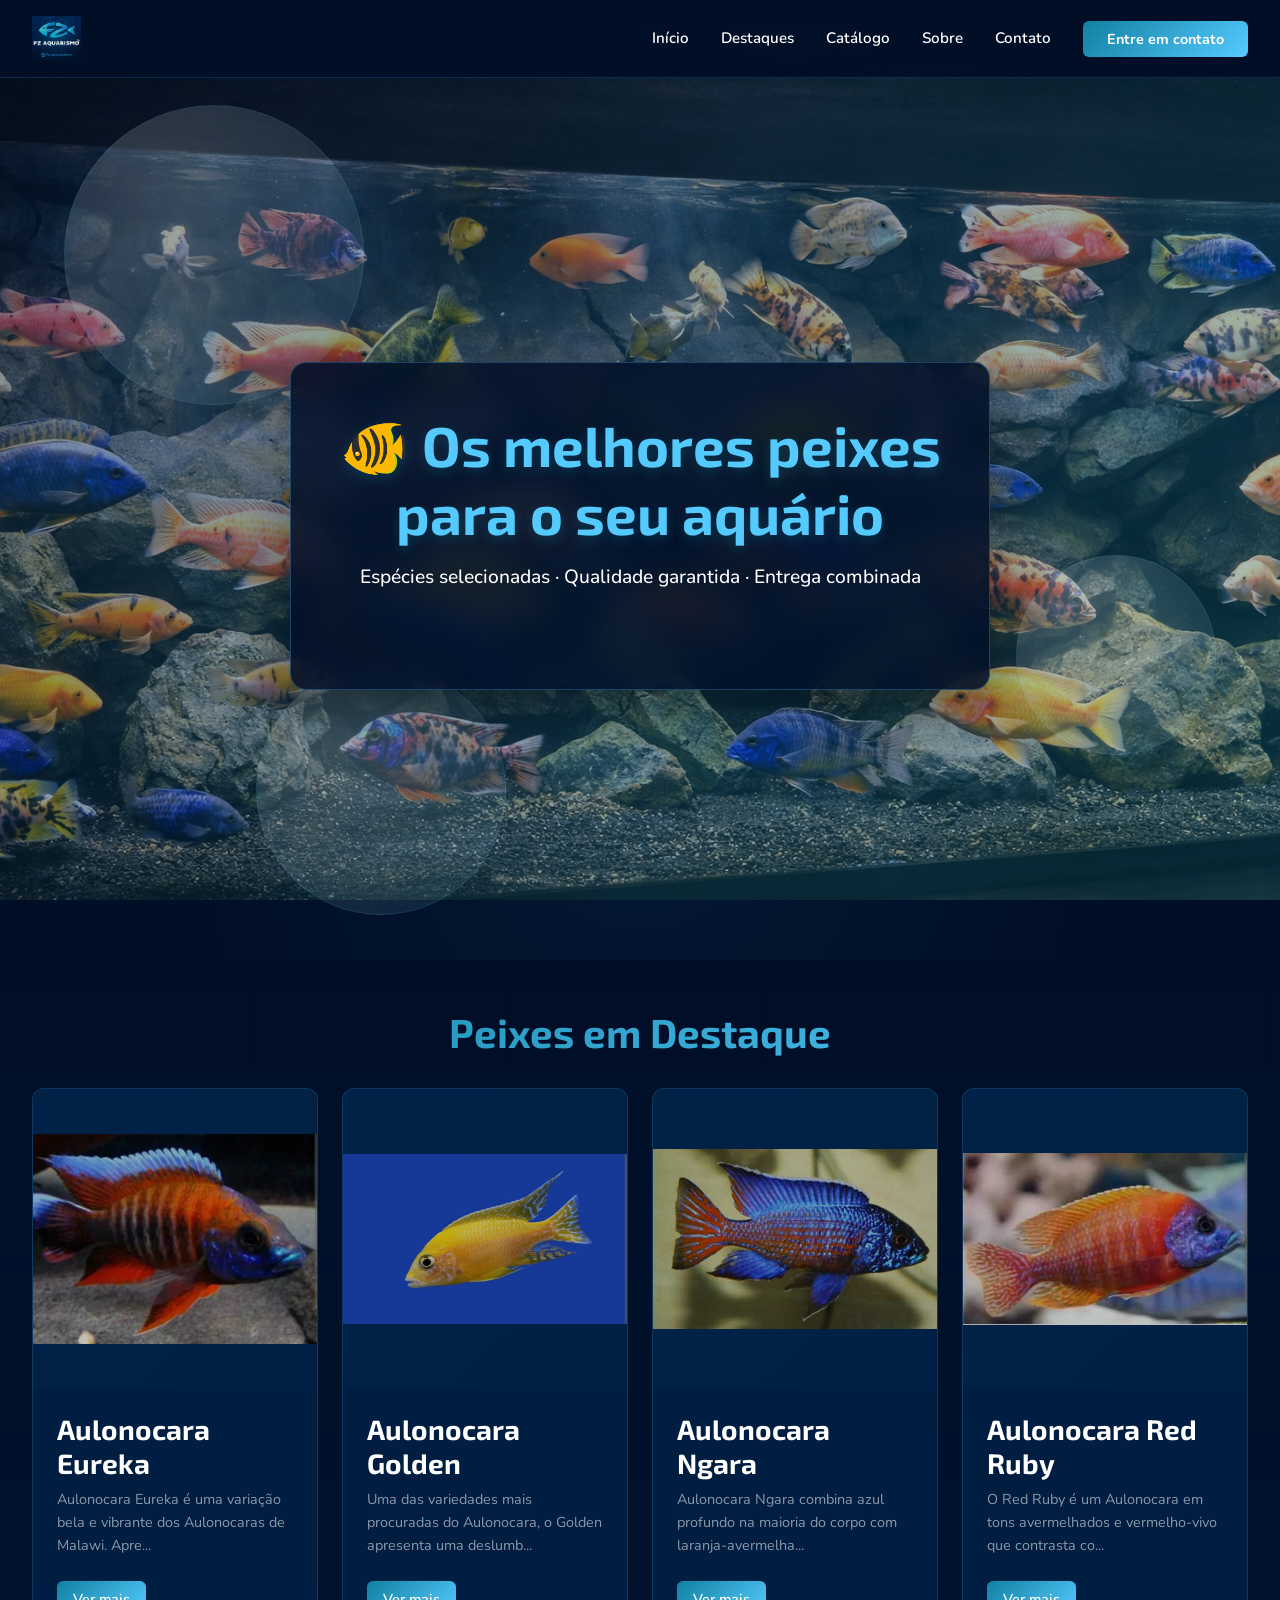
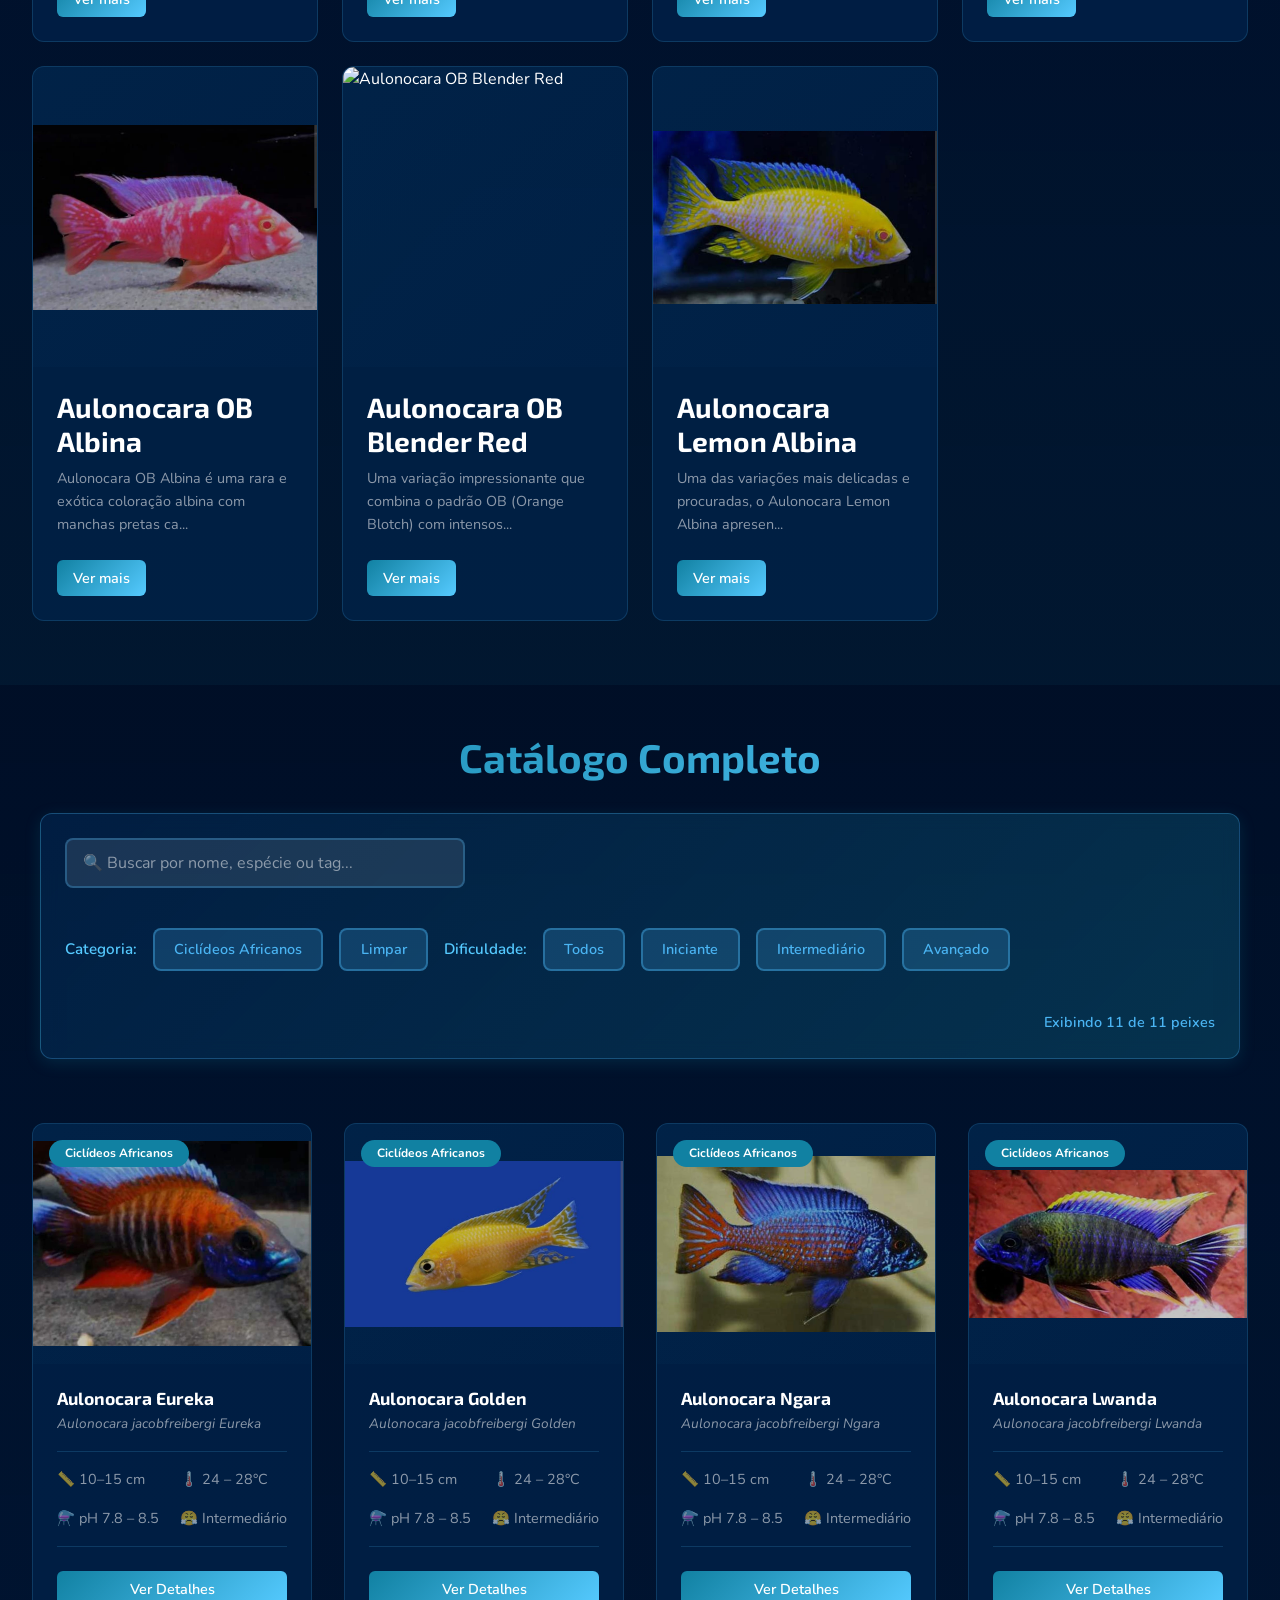
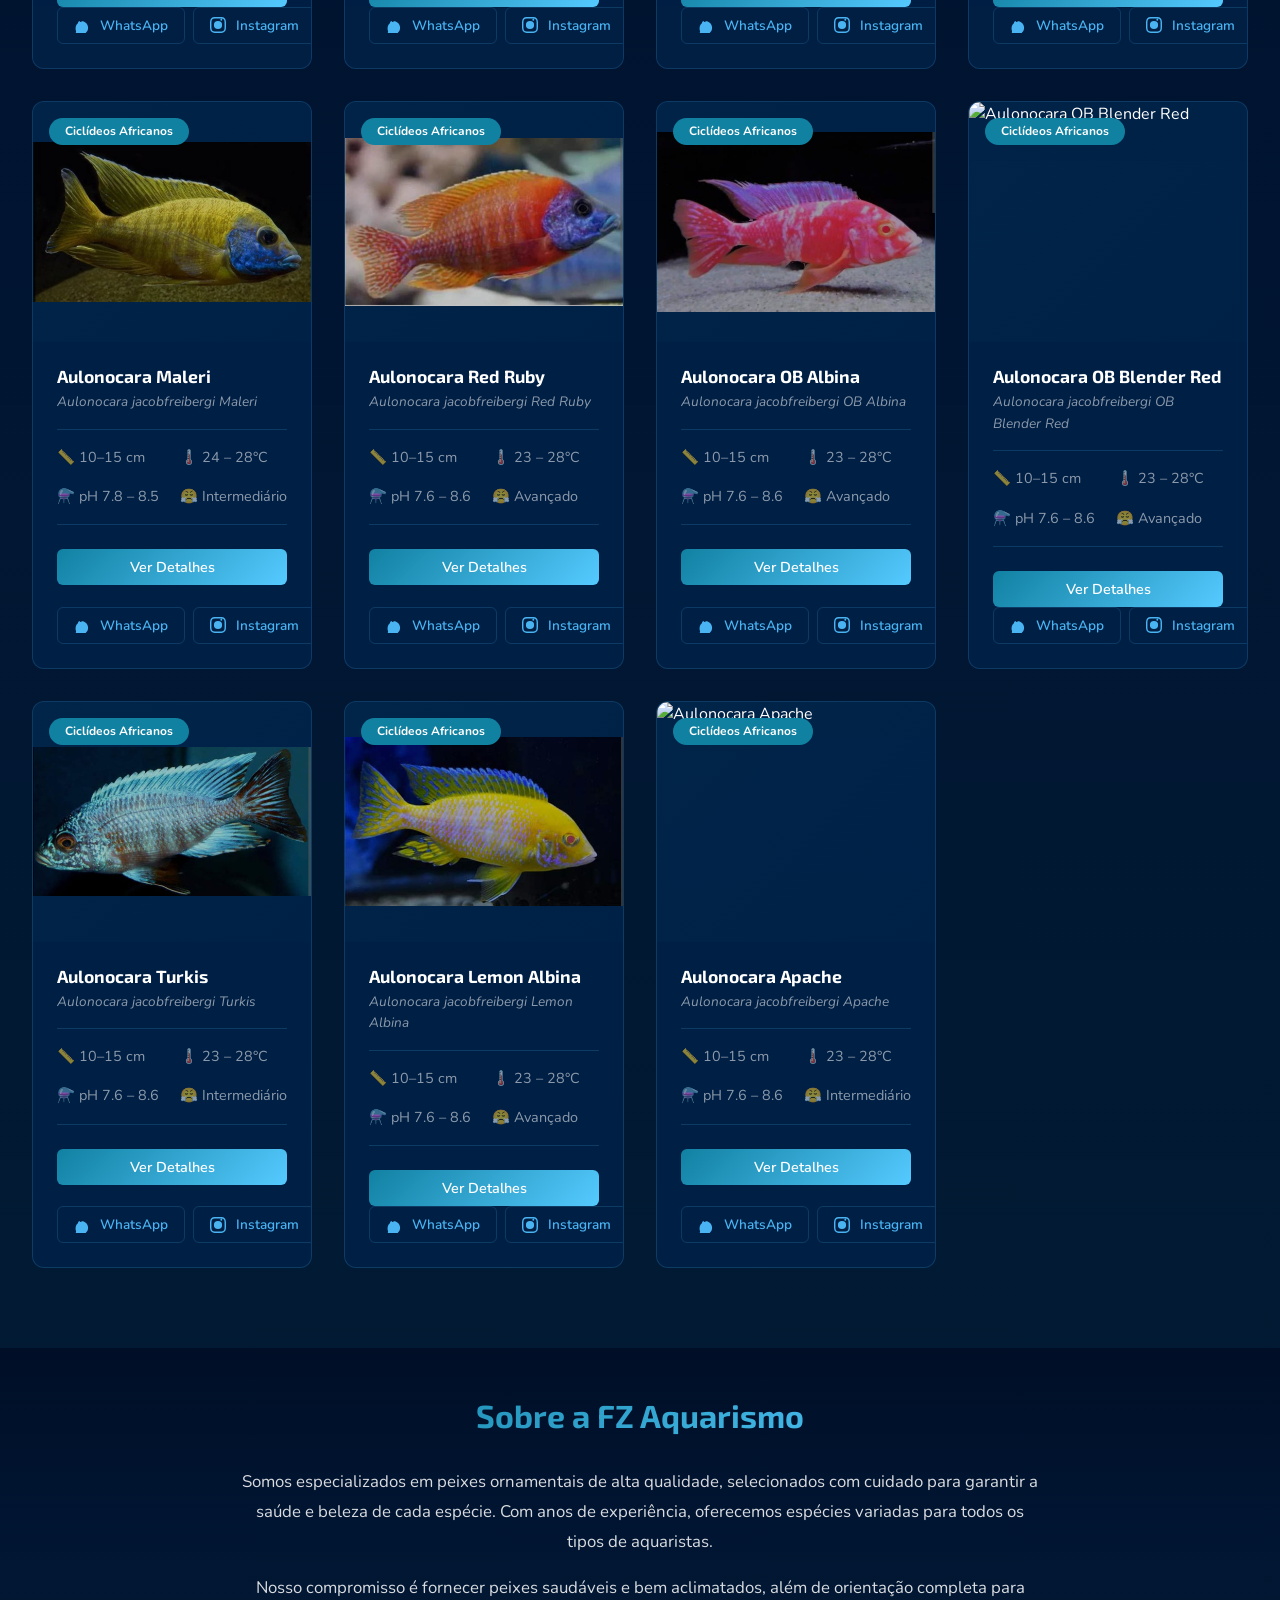
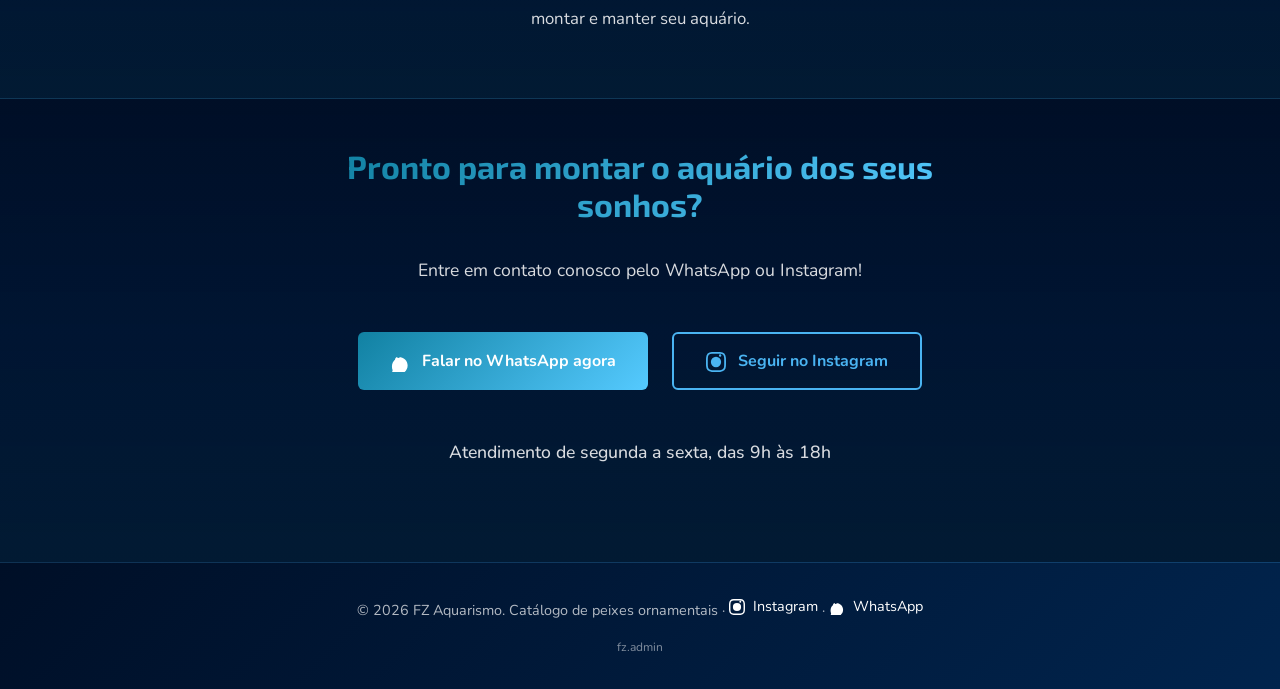
==== commit 12042621: "remove browser analytics from dashboard - Remove browser detection chart - Keep device/OS analytics " ====
--- a/index.html
+++ b/index.html
@@ -380,11 +380,6 @@
             </div>
 
             <div style="background: var(--color-card-bg); border: 1px solid var(--color-border); border-radius: 12px; padding: 20px;">
-              <h3 style="margin: 0 0 16px 0; font-size: 14px; color: rgba(255, 255, 255, 0.8);">Acessos por Browser</h3>
-              <div id="graficoBrowsers"></div>
-            </div>
-
-            <div style="background: var(--color-card-bg); border: 1px solid var(--color-border); border-radius: 12px; padding: 20px;">
               <h3 style="margin: 0 0 16px 0; font-size: 14px; color: rgba(255, 255, 255, 0.8);">Acessos por Dia da Semana</h3>
               <div id="graficoAcessosPorDia"></div>
             </div>
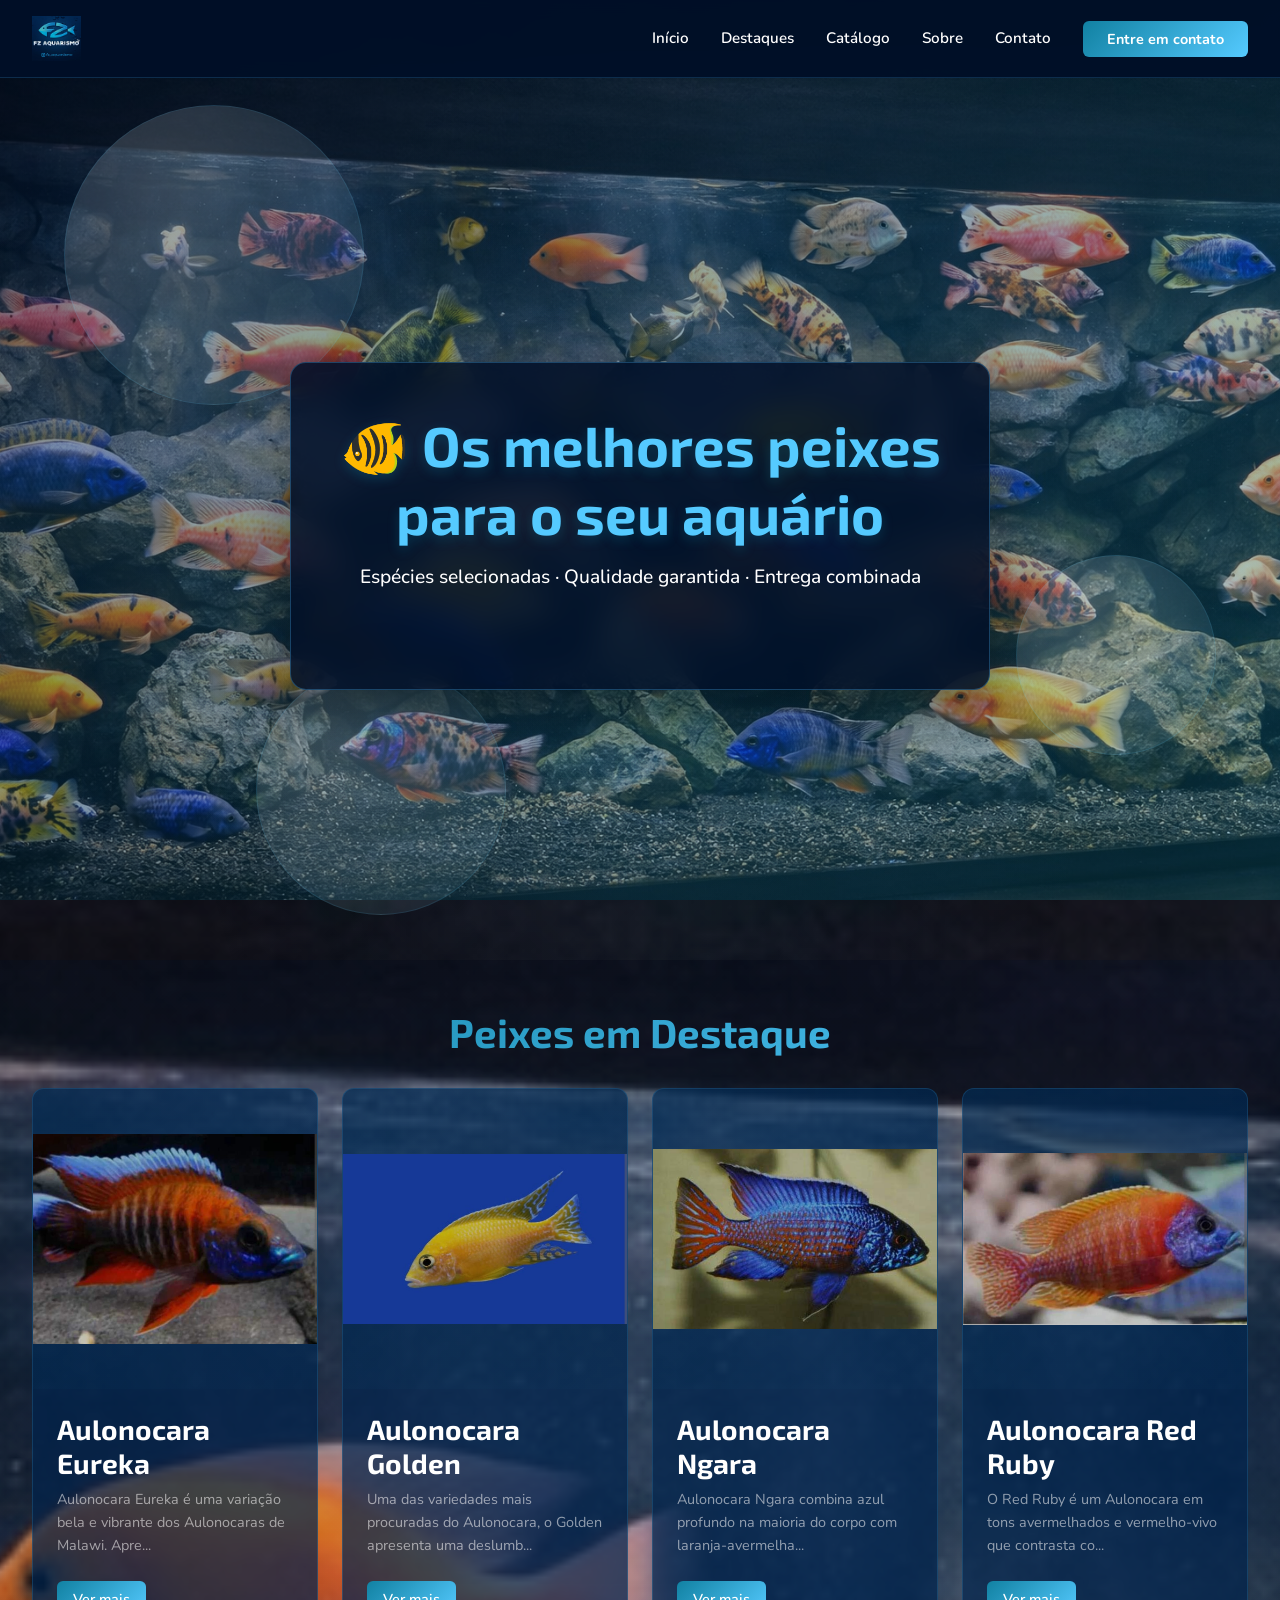
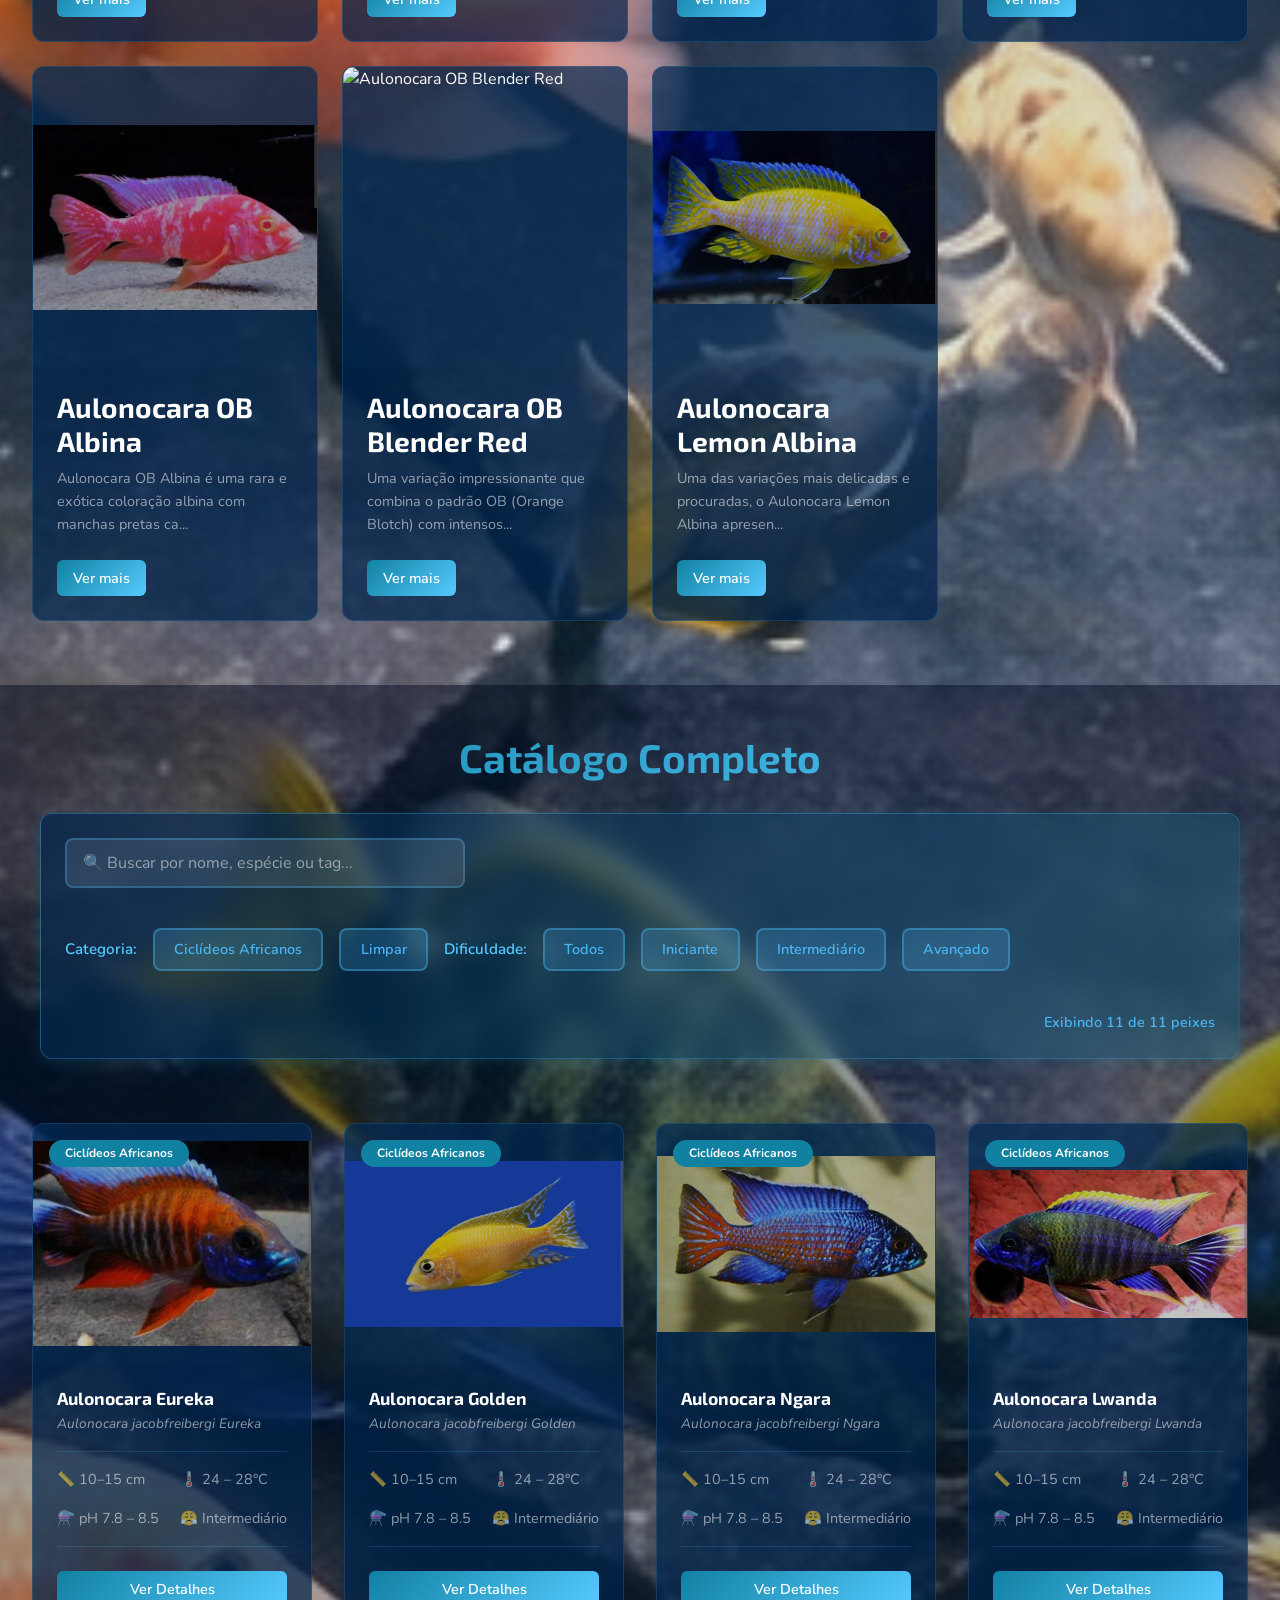
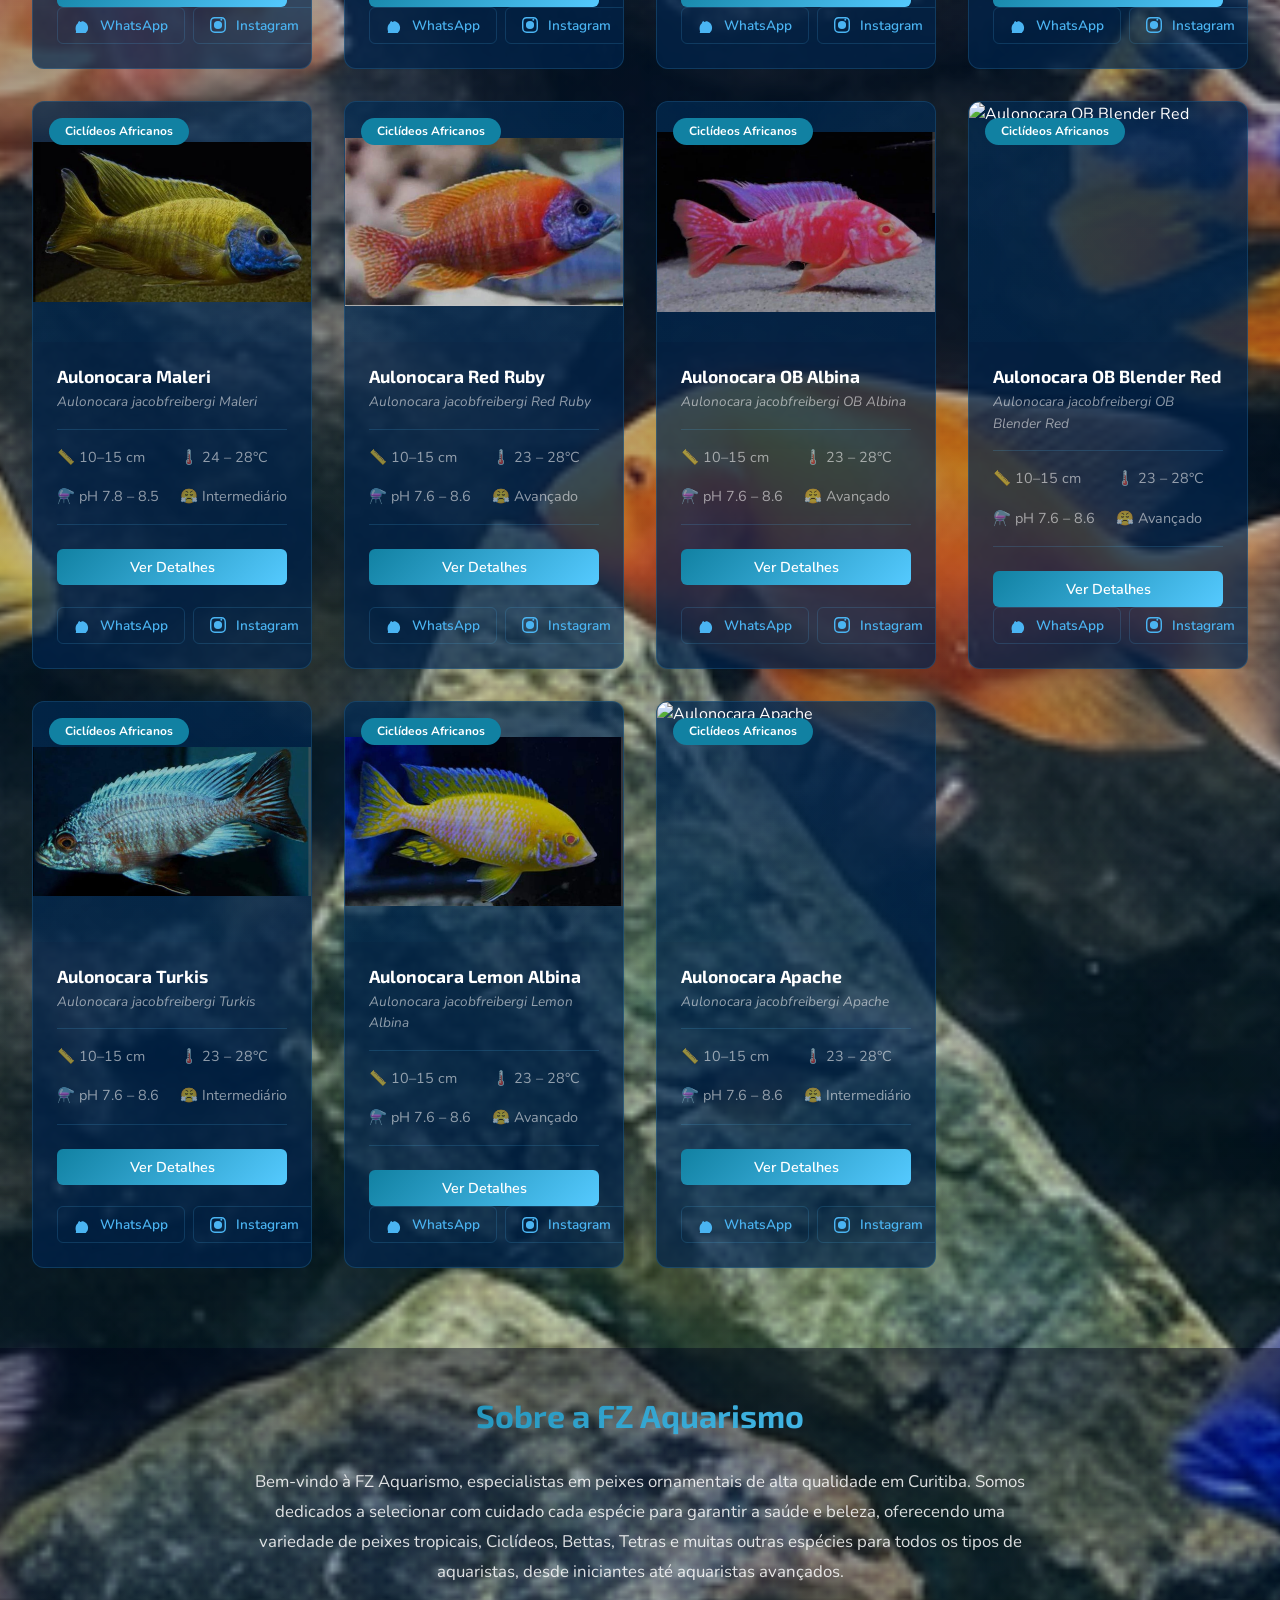
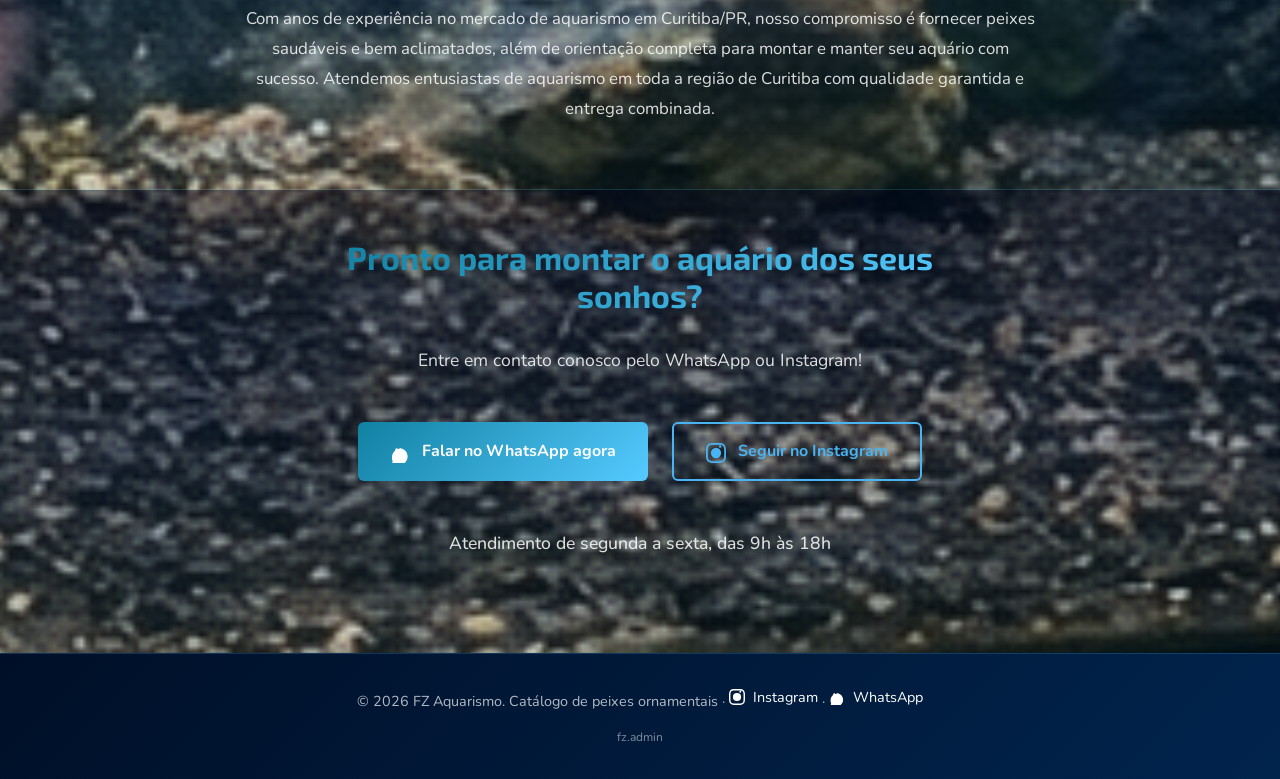
==== commit 5930f29d: "feat: add editor panel with analytics dashboard and SEO optimization - Implement admin editor panel " ====
--- a/index.html
+++ b/index.html
@@ -3,26 +3,38 @@
   <head>
     <meta charset="UTF-8" />
     <meta name="viewport" content="width=device-width, initial-scale=1.0" />
-    <meta
-      name="description"
-      content="Peixes ornamentais selecionados. Ciclídeos, Bettas, Tetras e muito mais. Entre em contato pelo WhatsApp ou Instagram @fz_aquarismo."
-    />
-    <meta property="og:title" content="FZ Aquarismo" />
-    <meta
-      property="og:description"
-      content="Catálogo de peixes ornamentais de qualidade"
-    />
-    <meta property="og:image" content="img/logo.jpeg" />
+    <meta name="description" content="Peixes ornamentais selecionados em Curitiba. Ciclídeos, Bettas, Tetras e muito mais. Qualidade garantida, entrega combinada. Fale pelo WhatsApp!" />
+    <meta name="keywords" content="peixes ornamentais Curitiba, aquarismo, betta, ciclídeos, tetras, peixes tropicais, aquário Curitiba" />
+    <meta name="author" content="FZ Aquarismo" />
+    <meta name="robots" content="index, follow" />
+    <link rel="canonical" href="https://janmarchi.github.io/fz_aquarismo_site/" />
     <meta name="theme-color" content="#000F27" />
     <link rel="icon" href="img/logo.jpeg" />
 
-    <title>FZ Aquarismo — Peixes Ornamentais</title>
+    <title>FZ Aquarismo — Peixes Ornamentais em Curitiba</title>
+
+    <!-- Open Graph -->
+    <meta property="og:type" content="website" />
+    <meta property="og:url" content="https://janmarchi.github.io/fz_aquarismo_site/" />
+    <meta property="og:title" content="FZ Aquarismo — Peixes Ornamentais em Curitiba" />
+    <meta property="og:description" content="Peixes ornamentais selecionados com qualidade garantida. Ciclídeos, Bettas, Tetras e muito mais. Entre em contato pelo WhatsApp!" />
+    <meta property="og:image" content="https://janmarchi.github.io/fz_aquarismo_site/img/logo.jpeg" />
+    <meta property="og:image:width" content="800" />
+    <meta property="og:image:height" content="800" />
+    <meta property="og:locale" content="pt_BR" />
+    <meta property="og:site_name" content="FZ Aquarismo" />
+
+    <!-- Twitter Card -->
+    <meta name="twitter:card" content="summary_large_image" />
+    <meta name="twitter:title" content="FZ Aquarismo — Peixes Ornamentais em Curitiba" />
+    <meta name="twitter:description" content="Peixes ornamentais selecionados com qualidade garantida. Fale pelo WhatsApp!" />
+    <meta name="twitter:image" content="https://janmarchi.github.io/fz_aquarismo_site/img/logo.jpeg" />
 
     <!-- Google Fonts com preconnect -->
     <link rel="preconnect" href="https://fonts.googleapis.com" />
     <link rel="preconnect" href="https://fonts.gstatic.com" crossorigin />
     <link
-      href="https://fonts.googleapis.com/css2?family=Exo+2:wght@700;800&family=Nunito:wght@400;600;700&family=JetBrains+Mono:wght@400&display=swap"
+      href="https://fonts.googleapis.com/css2?family=Exo+2:wght@700;800&family=Nunito:wght@400;600;700&display=swap"
       rel="stylesheet"
     />
 
@@ -177,14 +189,10 @@
         <div>
           <h2>Sobre a FZ Aquarismo</h2>
           <p>
-            Somos especializados em peixes ornamentais de alta qualidade,
-            selecionados com cuidado para garantir a saúde e beleza de cada
-            espécie. Com anos de experiência, oferecemos espécies variadas para
-            todos os tipos de aquaristas.
+            Bem-vindo à FZ Aquarismo, especialistas em peixes ornamentais de alta qualidade em Curitiba. Somos dedicados a selecionar com cuidado cada espécie para garantir a saúde e beleza, oferecendo uma variedade de peixes tropicais, Ciclídeos, Bettas, Tetras e muitas outras espécies para todos os tipos de aquaristas, desde iniciantes até aquaristas avançados.
           </p>
           <p>
-            Nosso compromisso é fornecer peixes saudáveis e bem aclimatados,
-            além de orientação completa para montar e manter seu aquário.
+            Com anos de experiência no mercado de aquarismo em Curitiba/PR, nosso compromisso é fornecer peixes saudáveis e bem aclimatados, além de orientação completa para montar e manter seu aquário com sucesso. Atendemos entusiastas de aquarismo em toda a região de Curitiba com qualidade garantida e entrega combinada.
           </p>
         </div>
         <div
@@ -400,12 +408,54 @@
       </div>
     </div>
 
-    <!-- Scripts -->
-    <script src="icons.js"></script>
-    <script src="catalogo.js"></script>
-    <script src="auth.js"></script>
-    <script src="analytics.js"></script>
-    <script src="editor-panel.js"></script>
-    <script src="app.js"></script>
+    <!-- Scripts (deferred for better performance) -->
+    <script defer src="icons.js"></script>
+    <script defer src="catalogo.js"></script>
+    <script defer src="auth.js"></script>
+    <script defer src="analytics.js"></script>
+    <script defer src="editor-panel.js"></script>
+    <script defer src="app.js"></script>
+
+    <!-- Schema.org Structured Data -->
+    <script type="application/ld+json">
+    {
+      "@context": "https://schema.org",
+      "@type": "LocalBusiness",
+      "name": "FZ Aquarismo",
+      "description": "Especialistas em peixes ornamentais em Curitiba/PR. Ciclídeos, Bettas, Tetras e muito mais, com qualidade garantida.",
+      "url": "https://janmarchi.github.io/fz_aquarismo_site/",
+      "telephone": "+55-41-98891-6268",
+      "image": "https://janmarchi.github.io/fz_aquarismo_site/img/logo.jpeg",
+      "sameAs": ["https://instagram.com/fz_aquarismo"],
+      "areaServed": { "@type": "City", "name": "Curitiba" },
+      "address": {
+        "@type": "PostalAddress",
+        "addressLocality": "Curitiba",
+        "addressRegion": "PR",
+        "addressCountry": "BR"
+      },
+      "contactPoint": {
+        "@type": "ContactPoint",
+        "telephone": "+55-41-98891-6268",
+        "contactType": "customer service",
+        "availableLanguage": "Portuguese"
+      },
+      "openingHoursSpecification": {
+        "@type": "OpeningHoursSpecification",
+        "dayOfWeek": ["Monday","Tuesday","Wednesday","Thursday","Friday"],
+        "opens": "09:00",
+        "closes": "18:00"
+      },
+      "priceRange": "$$"
+    }
+    </script>
+    <script type="application/ld+json">
+    {
+      "@context": "https://schema.org",
+      "@type": "WebSite",
+      "name": "FZ Aquarismo",
+      "url": "https://janmarchi.github.io/fz_aquarismo_site/"
+    }
+    </script>
   </body>
 </html>
--- a/style.css
+++ b/style.css
@@ -19,7 +19,7 @@
   /* Tipografia */
   --font-title: 'Exo 2', sans-serif;
   --font-body: 'Nunito', sans-serif;
-  --font-mono: 'JetBrains Mono', monospace;
+  --font-mono: ui-monospace, 'Courier New', monospace;
 
   /* Espaçamento */
   --space-xs: 0.25rem;
@@ -49,7 +49,6 @@
   background-color: var(--color-bg-primary);
   background-image: url('img/fundo1.png');
   background-size: cover;
-  background-attachment: fixed;
   background-position: center;
   color: var(--color-text-primary);
   line-height: 1.6;
